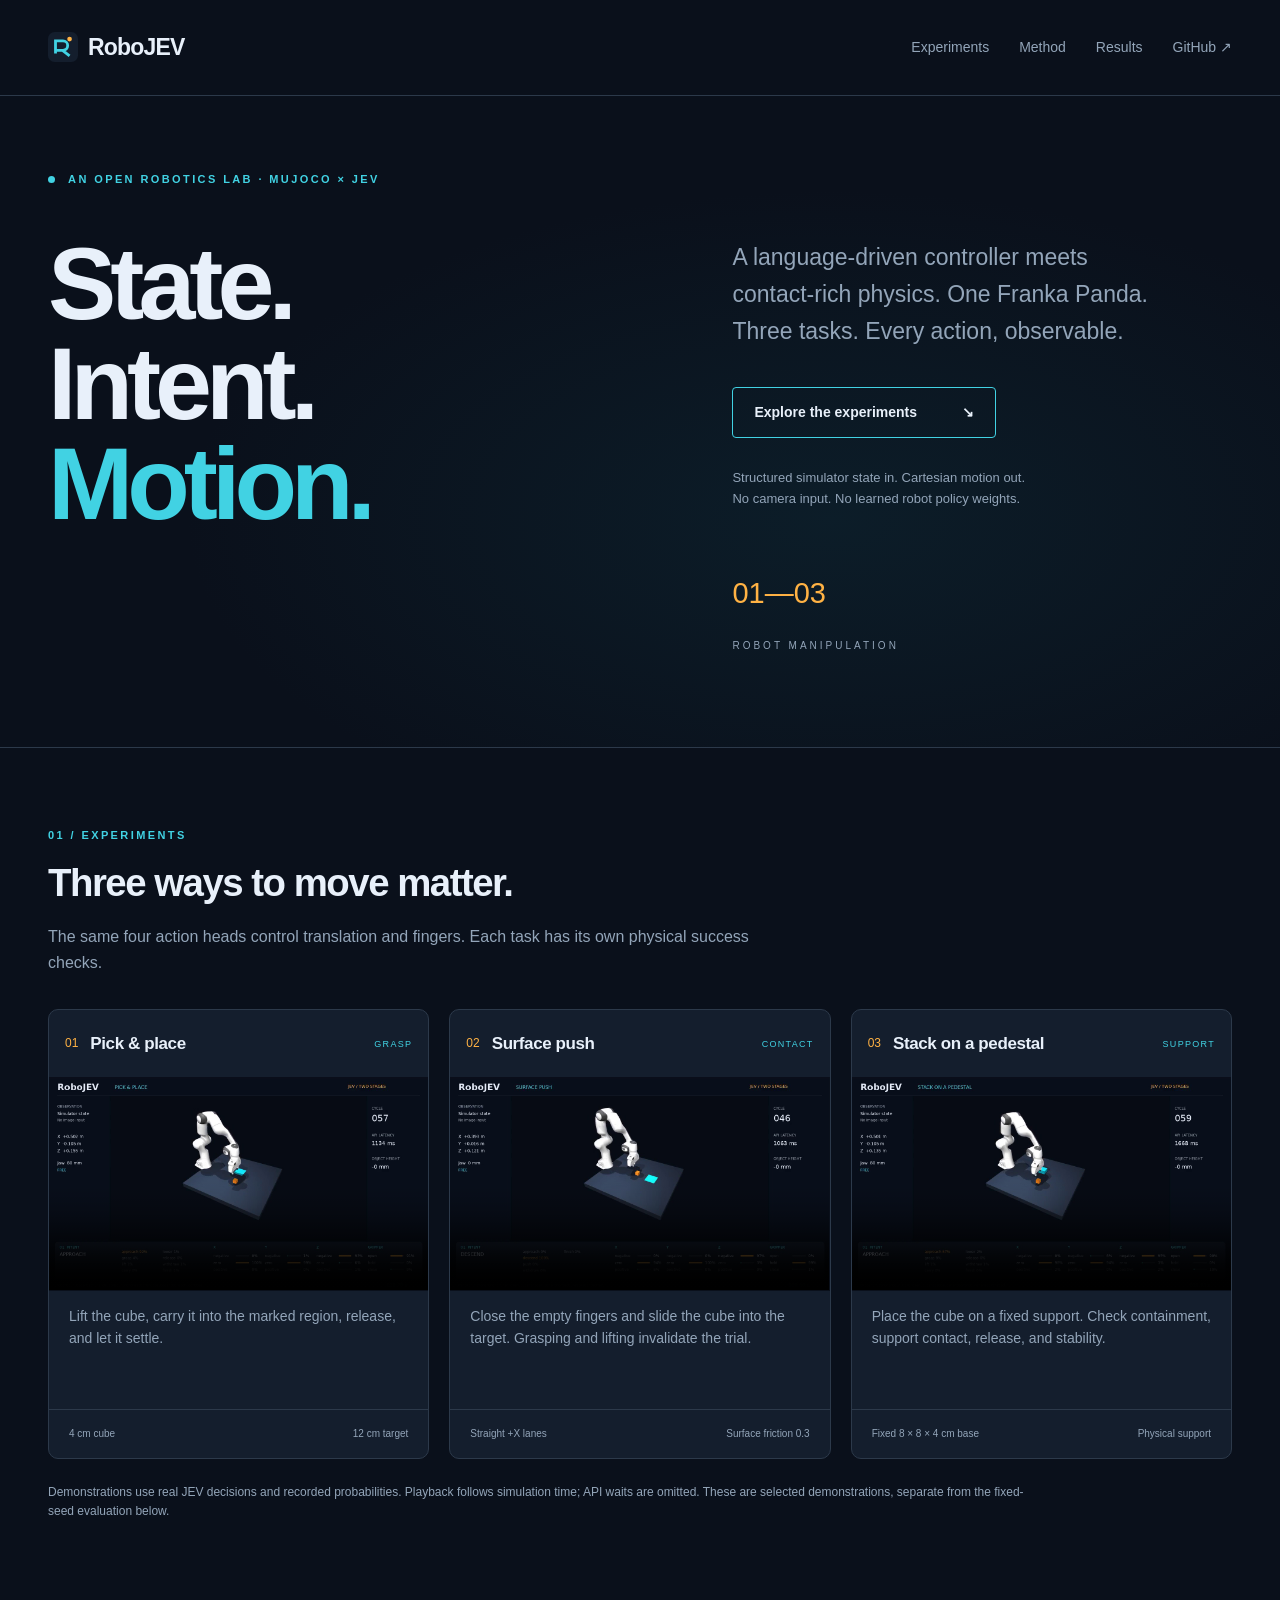
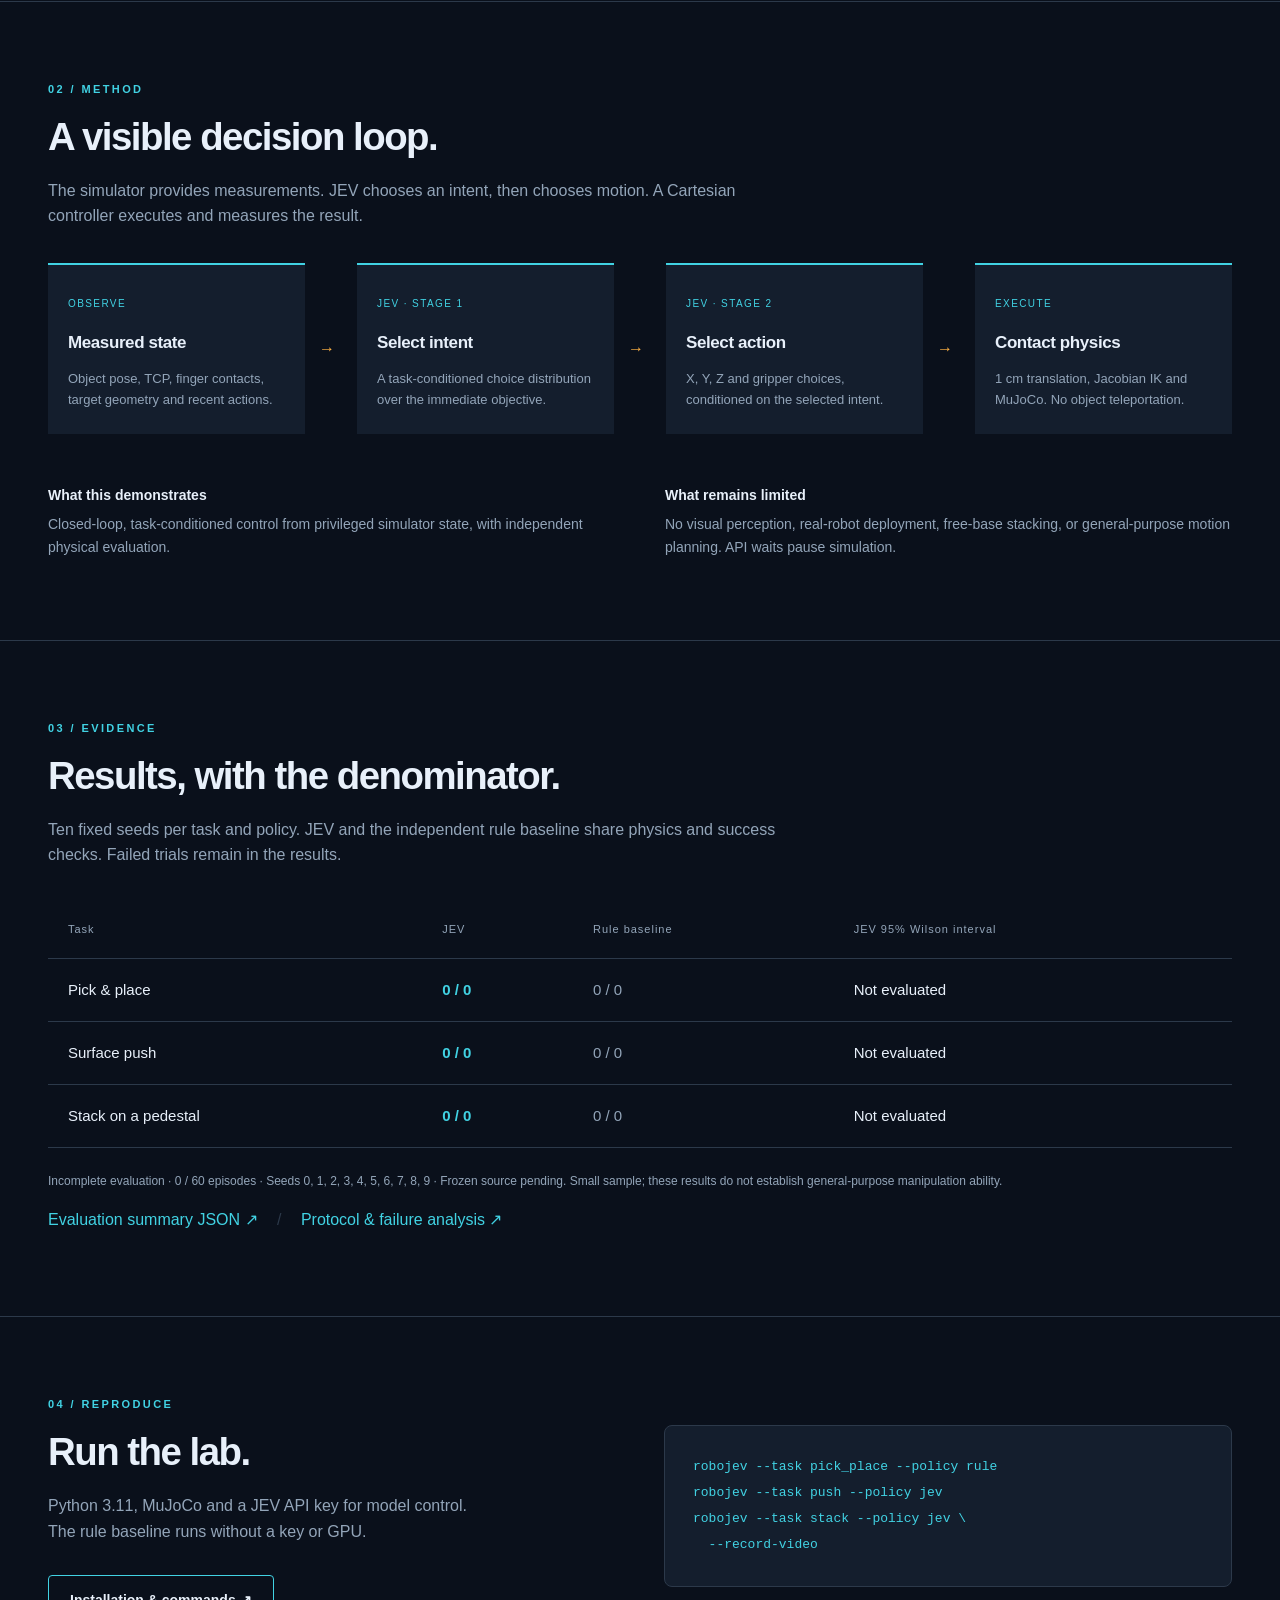
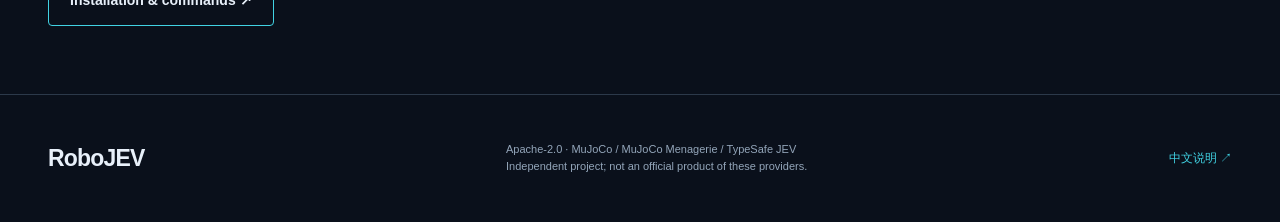
==== site/index.html @ e7499304 "Build RoboJEV three-task MuJoCo laboratory and original showcase" ====
<!doctype html>
<html lang="en">
<head>
  <meta charset="utf-8"><meta name="viewport" content="width=device-width,initial-scale=1">
  <meta name="description" content="RoboJEV: a reproducible MuJoCo laboratory for two-stage JEV control of a Franka Panda using structured simulator state.">
  <title>RoboJEV — State. Intent. Motion.</title>
  <link rel="icon" href="media/icon.svg" type="image/svg+xml"><link rel="stylesheet" href="style.css">
</head>
<body>
<nav class="wrap"><a class="brand" href="#"><img src="media/icon.svg" alt="" width="30" height="30">RoboJEV</a><div><a href="#experiments">Experiments</a><a href="#method">Method</a><a href="#results">Results</a><a href="https://github.com/lykycy123/RoboJEV">GitHub ↗</a></div></nav>
<main>
<header class="wrap hero">
  <div class="eyebrow"><span></span> AN OPEN ROBOTICS LAB · MUJOCO × JEV</div>
  <h1>State.<br>Intent.<br><em>Motion.</em></h1>
  <div class="hero-copy"><p>A language-driven controller meets contact-rich physics. One Franka Panda. Three tasks. Every action, observable.</p><a class="button" href="#experiments">Explore the experiments <span>↘</span></a><p class="small">Structured simulator state in. Cartesian motion out.<br>No camera input. No learned robot policy weights.</p></div>
  <div class="hero-index">01—03<br><span>ROBOT MANIPULATION</span></div>
</header>
<section id="experiments" class="wrap section">
  <div class="section-head"><p class="eyebrow">01 / EXPERIMENTS</p><h2>Three ways to move matter.</h2><p>The same four action heads control translation and fingers. Each task has its own physical success checks.</p></div>
  <div class="experiments">
    <article><div class="card-heading"><span>01</span><h3>Pick &amp; place</h3><span class="tag">GRASP</span></div><video controls playsinline preload="none" poster="media/pick_place.jpg" aria-label="Real JEV pick and place demonstration"><source src="media/pick_place.mp4" type="video/mp4">Your browser cannot play this video. <a href="media/pick_place.mp4">Download MP4</a>.</video><p>Lift the cube, carry it into the marked region, release, and let it settle.</p><div class="card-meta">4 cm cube <span>12 cm target</span></div></article>
    <article><div class="card-heading"><span>02</span><h3>Surface push</h3><span class="tag">CONTACT</span></div><video controls playsinline preload="none" poster="media/push.jpg" aria-label="Real JEV surface pushing demonstration"><source src="media/push.mp4" type="video/mp4">Your browser cannot play this video. <a href="media/push.mp4">Download MP4</a>.</video><p>Close the empty fingers and slide the cube into the target. Grasping and lifting invalidate the trial.</p><div class="card-meta">Straight +X lanes <span>Surface friction 0.3</span></div></article>
    <article><div class="card-heading"><span>03</span><h3>Stack on a pedestal</h3><span class="tag">SUPPORT</span></div><video controls playsinline preload="none" poster="media/stack.jpg" aria-label="Real JEV fixed pedestal stacking demonstration"><source src="media/stack.mp4" type="video/mp4">Your browser cannot play this video. <a href="media/stack.mp4">Download MP4</a>.</video><p>Place the cube on a fixed support. Check containment, support contact, release, and stability.</p><div class="card-meta">Fixed 8 × 8 × 4 cm base <span>Physical support</span></div></article>
  </div>
  <p class="caption">Demonstrations use real JEV decisions and recorded probabilities. Playback follows simulation time; API waits are omitted. These are selected demonstrations, separate from the fixed-seed evaluation below.</p>
</section>
<section id="method" class="wrap section">
  <div class="section-head"><p class="eyebrow">02 / METHOD</p><h2>A visible decision loop.</h2><p>The simulator provides measurements. JEV chooses an intent, then chooses motion. A Cartesian controller executes and measures the result.</p></div>
  <div class="pipeline"><div><span>OBSERVE</span><h3>Measured state</h3><p>Object pose, TCP, finger contacts, target geometry and recent actions.</p></div><b aria-hidden="true">→</b><div><span>JEV · STAGE 1</span><h3>Select intent</h3><p>A task-conditioned choice distribution over the immediate objective.</p></div><b aria-hidden="true">→</b><div><span>JEV · STAGE 2</span><h3>Select action</h3><p>X, Y, Z and gripper choices, conditioned on the selected intent.</p></div><b aria-hidden="true">→</b><div><span>EXECUTE</span><h3>Contact physics</h3><p>1 cm translation, Jacobian IK and MuJoCo. No object teleportation.</p></div></div>
  <div class="notes"><p><strong>What this demonstrates</strong><br>Closed-loop, task-conditioned control from privileged simulator state, with independent physical evaluation.</p><p><strong>What remains limited</strong><br>No visual perception, real-robot deployment, free-base stacking, or general-purpose motion planning. API waits pause simulation.</p></div>
</section>
<section id="results" class="wrap section">
  <div class="section-head"><p class="eyebrow">03 / EVIDENCE</p><h2>Results, with the denominator.</h2><p>Ten fixed seeds per task and policy. JEV and the independent rule baseline share physics and success checks. Failed trials remain in the results.</p></div>
  <div class="table-scroll"><table><thead><tr><th>Task</th><th>JEV</th><th>Rule baseline</th><th>JEV 95% Wilson interval</th></tr></thead><tbody id="results-body"><tr><td colspan="4">Loading the published evaluation…</td></tr></tbody></table></div>
  <p id="results-note" class="caption"></p><p><a href="data/results.json">Evaluation summary JSON ↗</a> <span class="separator">/</span> <a href="https://github.com/lykycy123/RoboJEV/blob/main/docs/evaluation.md">Protocol &amp; failure analysis ↗</a></p>
</section>
<section class="wrap section start"><div><p class="eyebrow">04 / REPRODUCE</p><h2>Run the lab.</h2><p>Python 3.11, MuJoCo and a JEV API key for model control.<br>The rule baseline runs without a key or GPU.</p><a class="button" href="https://github.com/lykycy123/RoboJEV#quick-start">Installation &amp; commands ↗</a></div><pre><code>robojev --task pick_place --policy rule
robojev --task push --policy jev
robojev --task stack --policy jev \
  --record-video</code></pre></section>
</main>
<footer class="wrap"><a class="brand" href="#">RoboJEV</a><p>Apache-2.0 · MuJoCo / MuJoCo Menagerie / TypeSafe JEV<br>Independent project; not an official product of these providers.</p><a href="https://github.com/lykycy123/RoboJEV/blob/main/README.zh-CN.md">中文说明 ↗</a></footer>
<script src="app.js"></script>
</body>
</html>
---- site/style.css ----
:root{color-scheme:dark;--bg:#0a101b;--panel:#141e2d;--ink:#e8f0fa;--muted:#93a5b9;--cyan:#41d2e3;--amber:#ffb244;--line:#2c394a}*{box-sizing:border-box}html{scroll-behavior:smooth;scroll-padding-top:30px}body{margin:0;background:var(--bg);color:var(--ink);font-family:Inter,Segoe UI,Arial,sans-serif;line-height:1.6}a{color:var(--cyan);text-decoration:none}a:hover{text-decoration:underline}a:focus-visible,button:focus-visible,video:focus-visible{outline:2px solid var(--amber);outline-offset:5px}.wrap{max-width:1320px;margin:auto;padding-left:48px;padding-right:48px}nav{display:flex;align-items:center;justify-content:space-between;height:96px;border-bottom:1px solid var(--line)}.brand{display:flex;align-items:center;gap:10px;color:var(--ink);font-size:23px;font-weight:750;letter-spacing:-.8px}nav>div{display:flex;gap:30px;font-size:14px}nav>div a{color:var(--muted)}.hero{position:relative;display:grid;grid-template-columns:1.25fr 1fr;gap:0 60px;padding-top:75px;padding-bottom:85px;background-image:radial-gradient(ellipse at 65% 65%,#10374455,transparent 55%)}.eyebrow{font-size:11px;font-weight:700;letter-spacing:2.4px;color:var(--cyan)}.hero>.eyebrow{grid-column:1/-1}.eyebrow span{display:inline-block;width:7px;height:7px;border-radius:50%;background:var(--cyan);margin-right:8px}h1{font-size:clamp(68px,8vw,116px);line-height:.98;letter-spacing:-6px;margin:45px 0 15px;font-weight:720}h1 em{font-style:normal;color:var(--cyan)}.hero-copy{align-self:center;font-size:23px;max-width:430px}.small{font-size:13px!important;color:var(--muted);margin-top:30px}.button{display:inline-flex;gap:45px;align-items:center;border:1px solid var(--cyan);padding:13px 21px;margin-top:15px;color:var(--ink);font-size:14px;font-weight:600;border-radius:4px}.button:hover{background:#41d2e315;text-decoration:none}.hero-index{grid-column:2;font-size:29px;font-weight:300;color:var(--amber);margin-top:20px}.hero-index span{font-size:10px;letter-spacing:3px;color:var(--muted)}.section{padding-top:68px;padding-bottom:68px;border-top:1px solid var(--line)}.section-head{max-width:740px;margin-bottom:34px}h2{font-size:clamp(28px,3vw,42px);line-height:1.2;letter-spacing:-1.5px;margin:15px 0 18px}p{color:var(--muted)}.experiments{display:grid;grid-template-columns:repeat(3,minmax(0,1fr));gap:20px}article{min-width:0;border:1px solid var(--line);border-radius:10px;overflow:hidden;background:var(--panel)}.card-heading{padding:20px 16px;display:flex;gap:12px;align-items:center;flex-wrap:wrap}.card-heading>span:first-child{color:var(--amber);font-size:12px}h3{font-size:17px;margin:0;letter-spacing:-.4px}.tag{font-size:9px;letter-spacing:1.3px;color:var(--cyan);margin-left:auto}video{display:block;width:100%;aspect-ratio:16/9;background:var(--bg)}article>p{font-size:14px;min-height:90px;padding:0 20px}.card-meta{font-size:10px;color:var(--muted);padding:16px 20px;border-top:1px solid var(--line);display:flex;justify-content:space-between;gap:12px}.caption{font-size:12px;max-width:1000px;margin-top:24px}.pipeline{display:grid;grid-template-columns:1fr 24px 1fr 24px 1fr 24px 1fr;align-items:center;gap:14px}.pipeline>div{background:var(--panel);padding:24px 20px;align-self:stretch;border-top:2px solid var(--cyan)}.pipeline span{font-size:10px;color:var(--cyan);letter-spacing:1.4px}.pipeline h3{margin-top:14px}.pipeline p{font-size:13px;margin-bottom:0}.pipeline>b{color:var(--amber)}.notes{display:grid;grid-template-columns:1fr 1fr;gap:50px;margin-top:30px;font-size:14px}.notes strong{color:var(--ink);line-height:2.5}.table-scroll{overflow-x:auto}table{border-collapse:collapse;width:100%;font-size:15px}th,td{text-align:left;padding:19px 20px;border-bottom:1px solid var(--line)}th{font-size:11px;letter-spacing:1px;color:var(--muted);font-weight:500}td:first-child{color:var(--ink)}td:nth-child(2){color:var(--cyan);font-weight:700}td:nth-child(3){color:var(--muted)}.separator{color:var(--line);padding:0 15px}.start{display:grid;grid-template-columns:1fr 1fr;gap:48px;align-items:center}pre{background:var(--panel);padding:28px;border-radius:8px;overflow:auto;border:1px solid var(--line);font-size:13px;line-height:2;color:var(--cyan)}footer{display:flex;gap:30px;align-items:center;justify-content:space-between;padding-top:35px;padding-bottom:35px;border-top:1px solid var(--line)}footer p{font-size:11px}footer>a:last-child{font-size:12px}@media(max-width:950px){.wrap{padding-left:28px;padding-right:28px}.hero{gap:0 30px}h1{letter-spacing:-3px}.experiments{grid-template-columns:1fr}.card-heading{padding:20px}article>p{min-height:0}.pipeline{grid-template-columns:1fr 24px 1fr}.pipeline>b:nth-of-type(2){display:none}.pipeline>div{min-height:170px}.tag{font-size:11px}article{max-width:740px}.hero-copy{font-size:20px}}@media(max-width:600px){.wrap{padding-left:20px;padding-right:20px}nav{height:78px}nav>div{gap:14px}nav>div a:not(:last-child){display:none}.hero{display:block;padding-top:42px;padding-bottom:40px}h1{font-size:86px;margin-top:30px}.hero-copy{margin-top:30px;font-size:19px}.hero-index{display:none}.section{padding-top:40px;padding-bottom:40px}.section-head{margin-bottom:25px}.pipeline{grid-template-columns:1fr;gap:10px}.pipeline>b{display:none}.pipeline>div{min-height:0}.notes,.start{grid-template-columns:1fr;gap:15px}th,td{padding:14px 10px;white-space:nowrap}footer{flex-wrap:wrap;gap:12px}footer p{order:3;width:100%}}@media(prefers-reduced-motion:reduce){html{scroll-behavior:auto}}
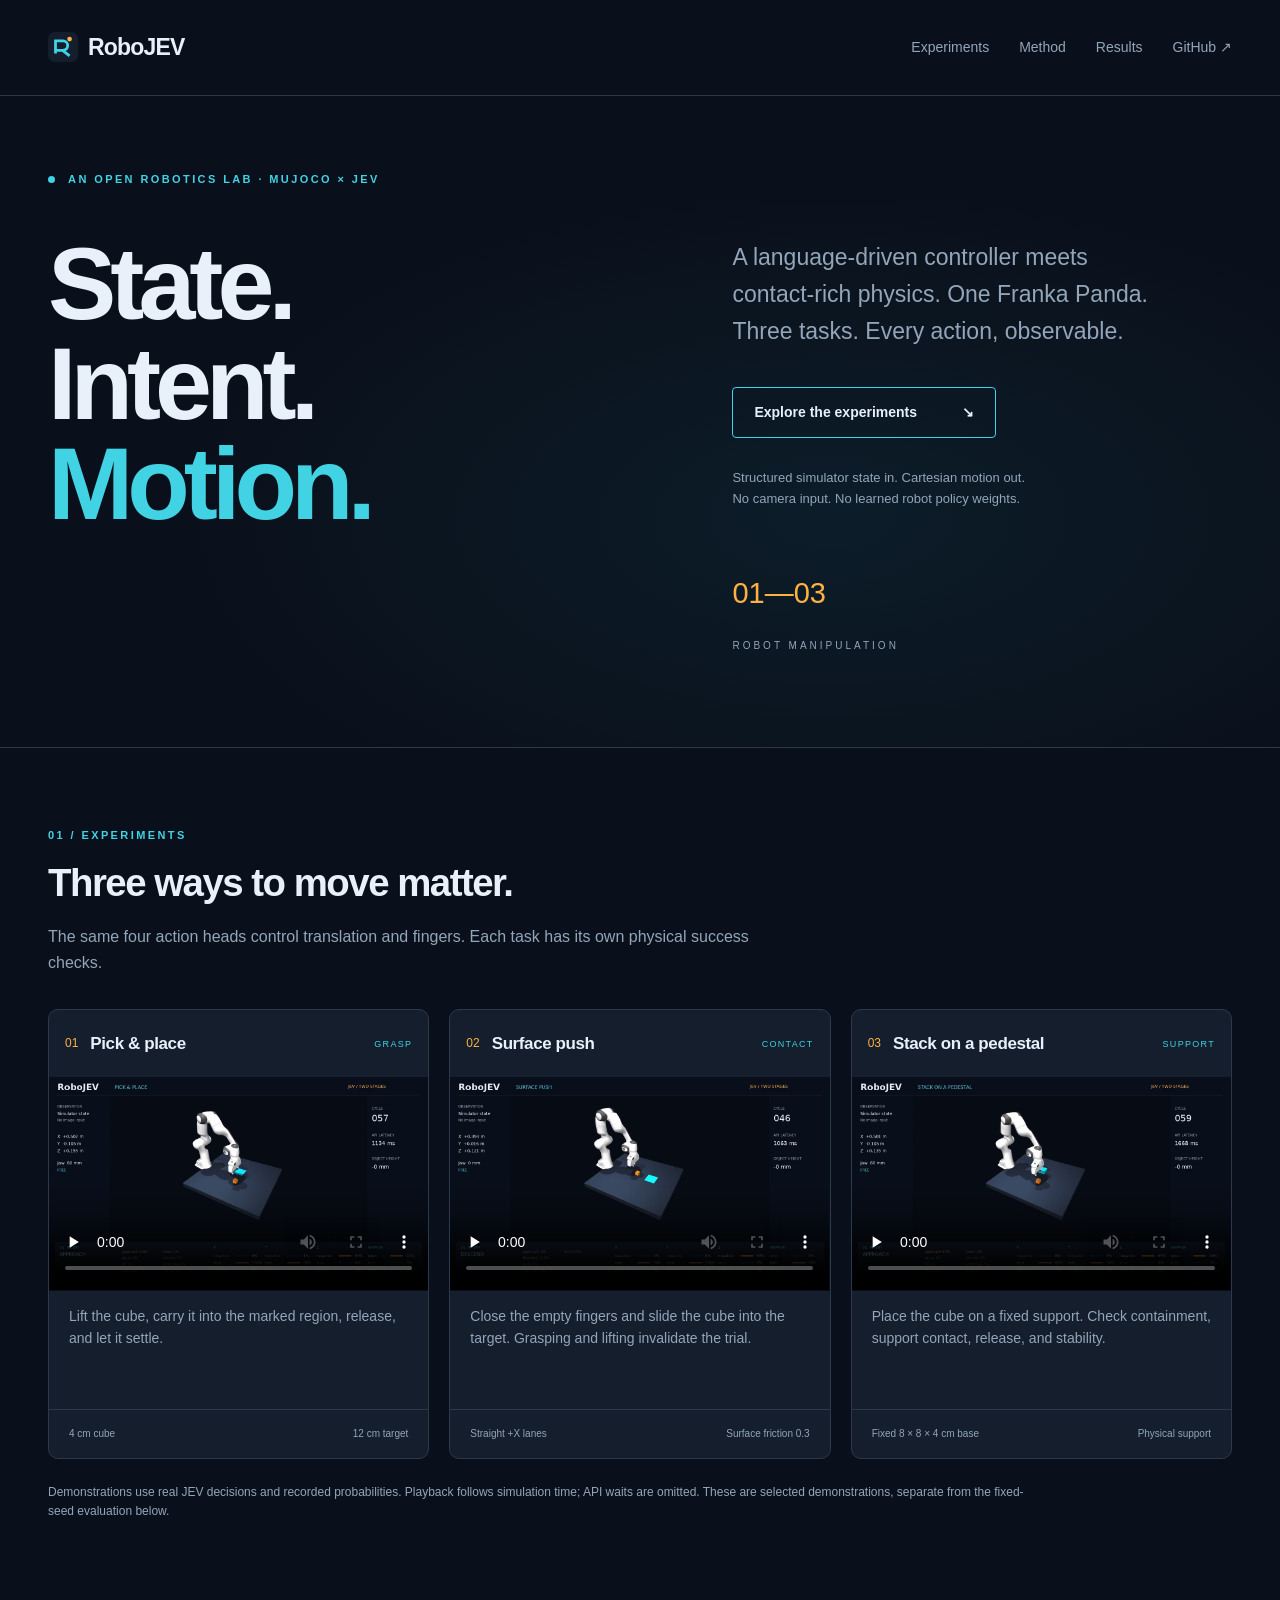
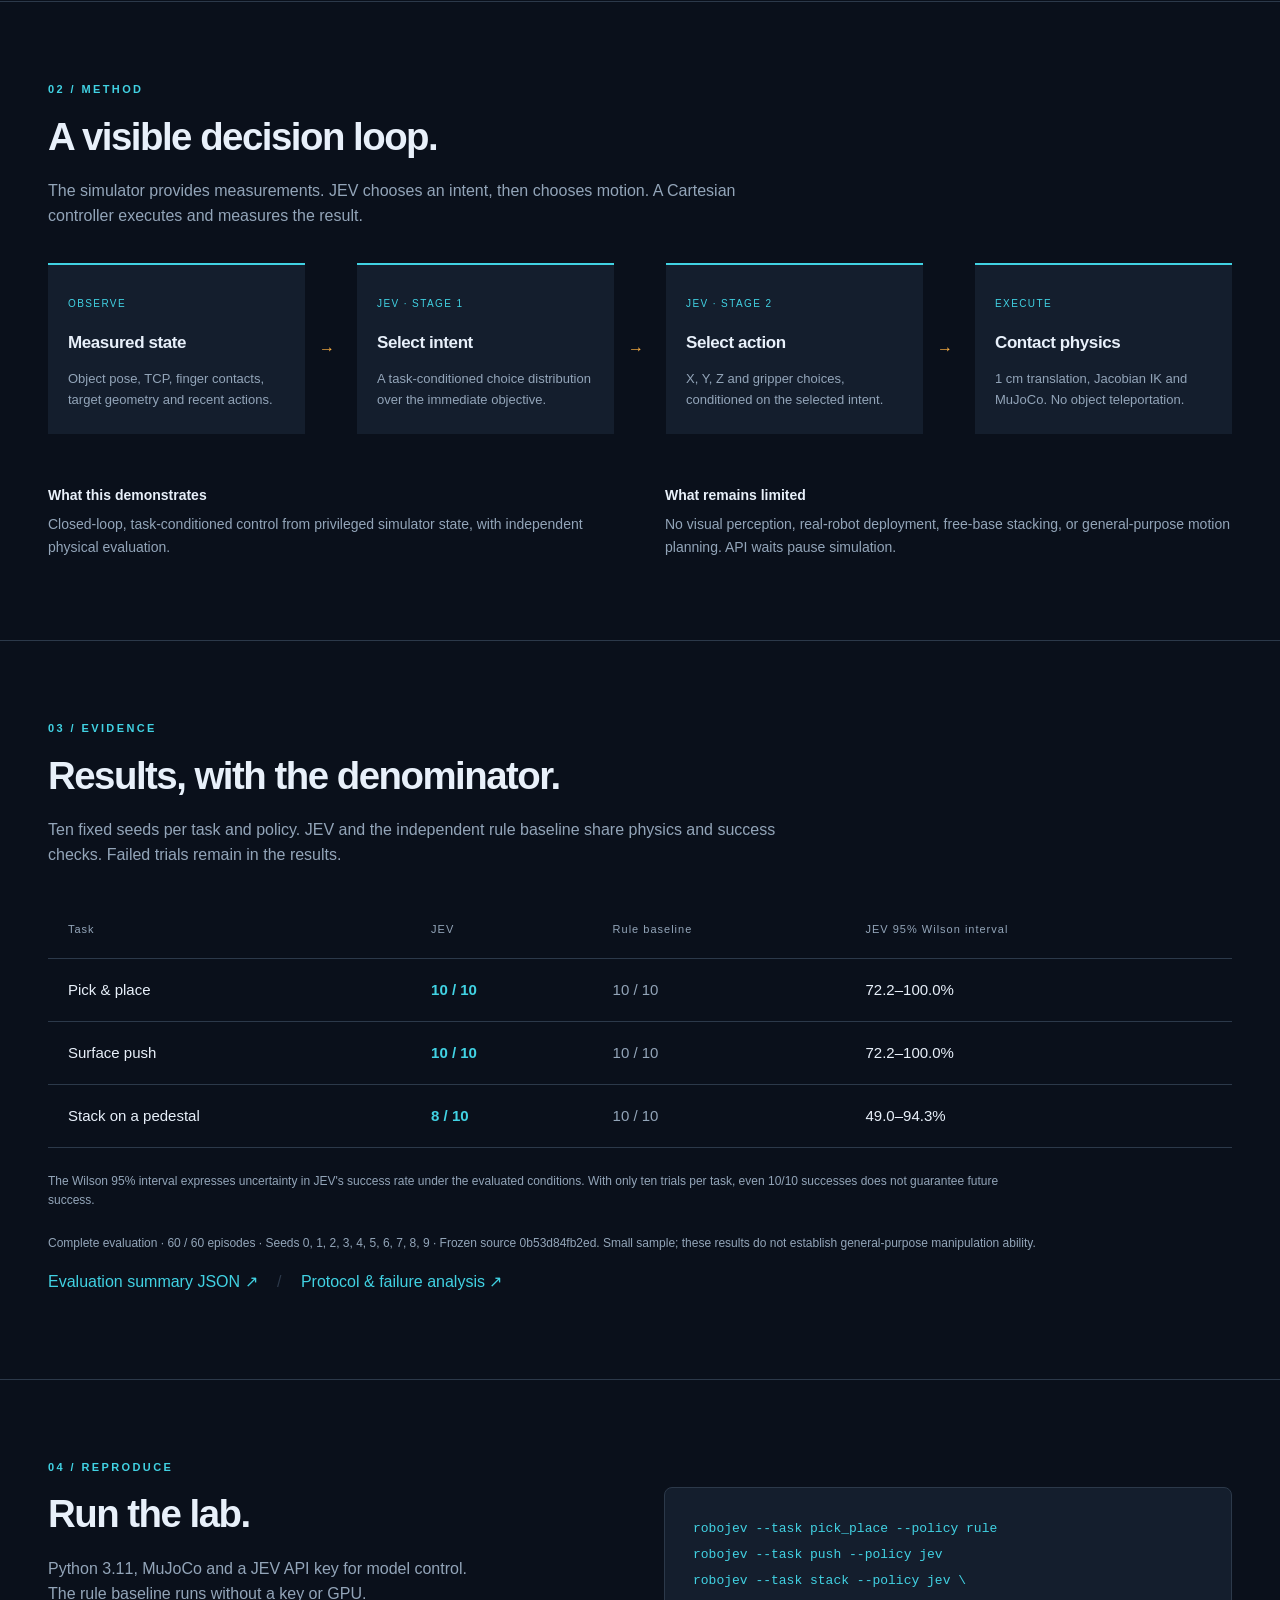
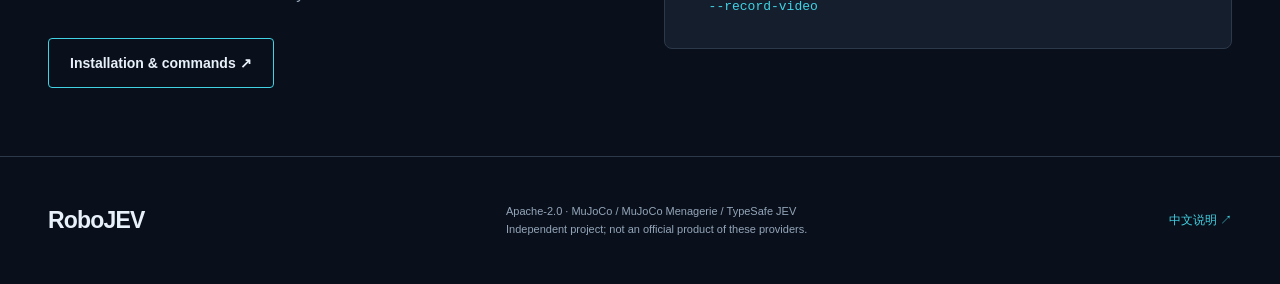
==== commit aee07215: "Add project roadmap and clarify evaluation confidence intervals" ====
--- a/site/index.html
+++ b/site/index.html
@@ -32,6 +32,7 @@
 <section id="results" class="wrap section">
   <div class="section-head"><p class="eyebrow">03 / EVIDENCE</p><h2>Results, with the denominator.</h2><p>Ten fixed seeds per task and policy. JEV and the independent rule baseline share physics and success checks. Failed trials remain in the results.</p></div>
   <div class="table-scroll"><table><thead><tr><th>Task</th><th>JEV</th><th>Rule baseline</th><th>JEV 95% Wilson interval</th></tr></thead><tbody id="results-body"><tr><td colspan="4">Loading the published evaluation…</td></tr></tbody></table></div>
+  <p class="caption">The Wilson 95% interval expresses uncertainty in JEV's success rate under the evaluated conditions. With only ten trials per task, even 10/10 successes does not guarantee future success.</p>
   <p id="results-note" class="caption"></p><p><a href="data/results.json">Evaluation summary JSON ↗</a> <span class="separator">/</span> <a href="https://github.com/lykycy123/RoboJEV/blob/main/docs/evaluation.md">Protocol &amp; failure analysis ↗</a></p>
 </section>
 <section class="wrap section start"><div><p class="eyebrow">04 / REPRODUCE</p><h2>Run the lab.</h2><p>Python 3.11, MuJoCo and a JEV API key for model control.<br>The rule baseline runs without a key or GPU.</p><a class="button" href="https://github.com/lykycy123/RoboJEV#quick-start">Installation &amp; commands ↗</a></div><pre><code>robojev --task pick_place --policy rule
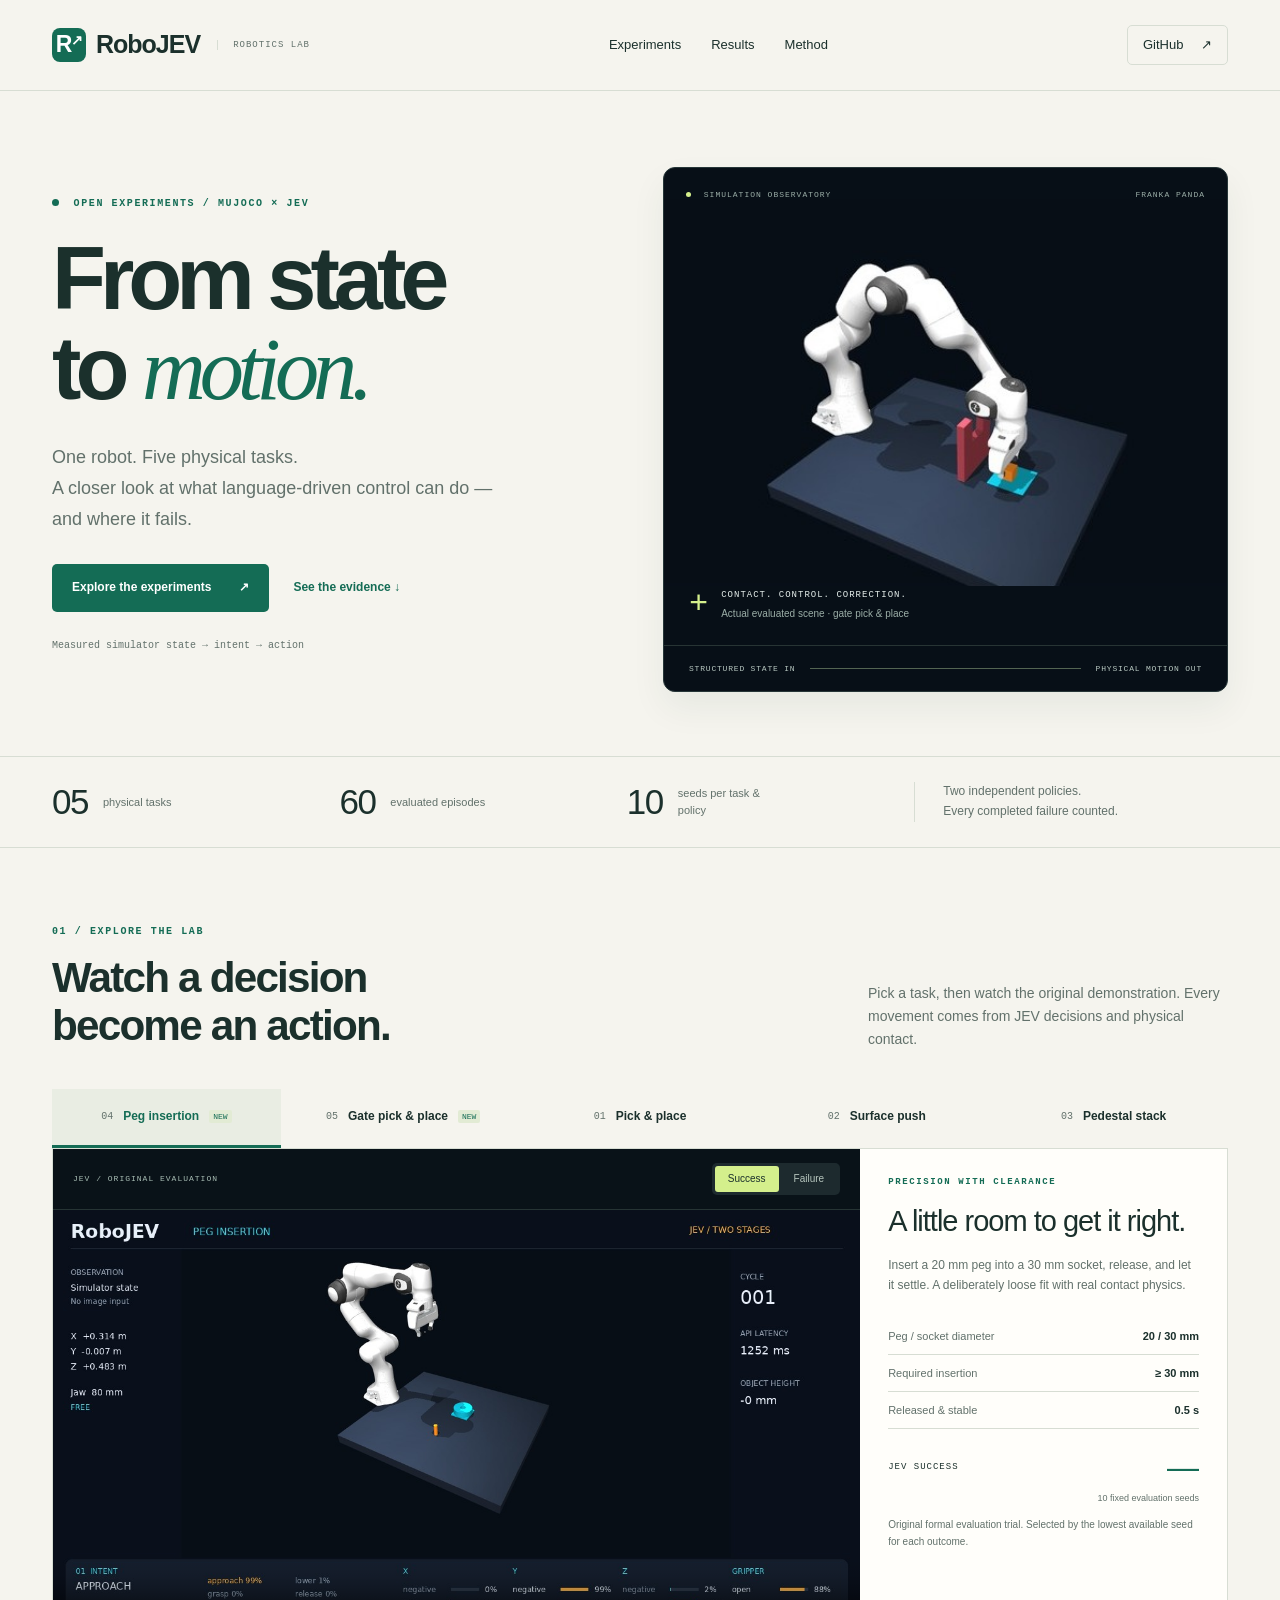
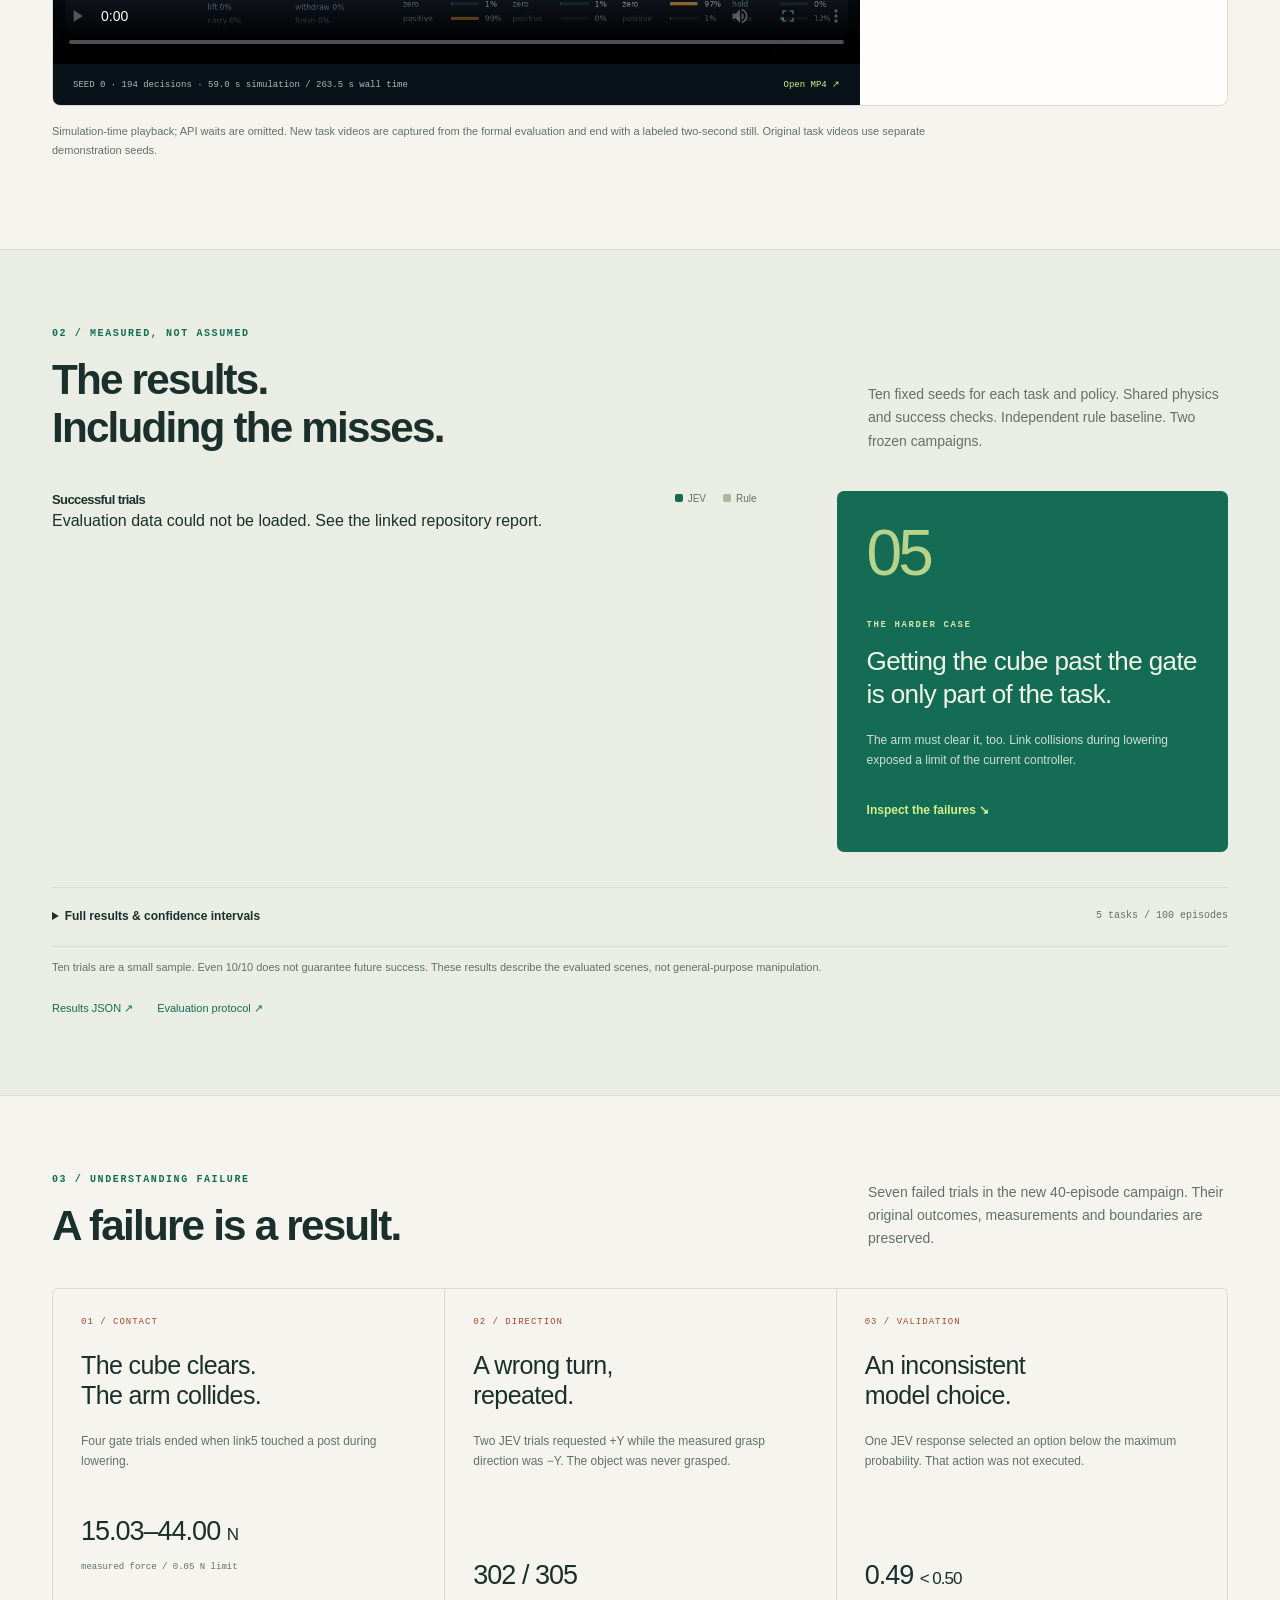
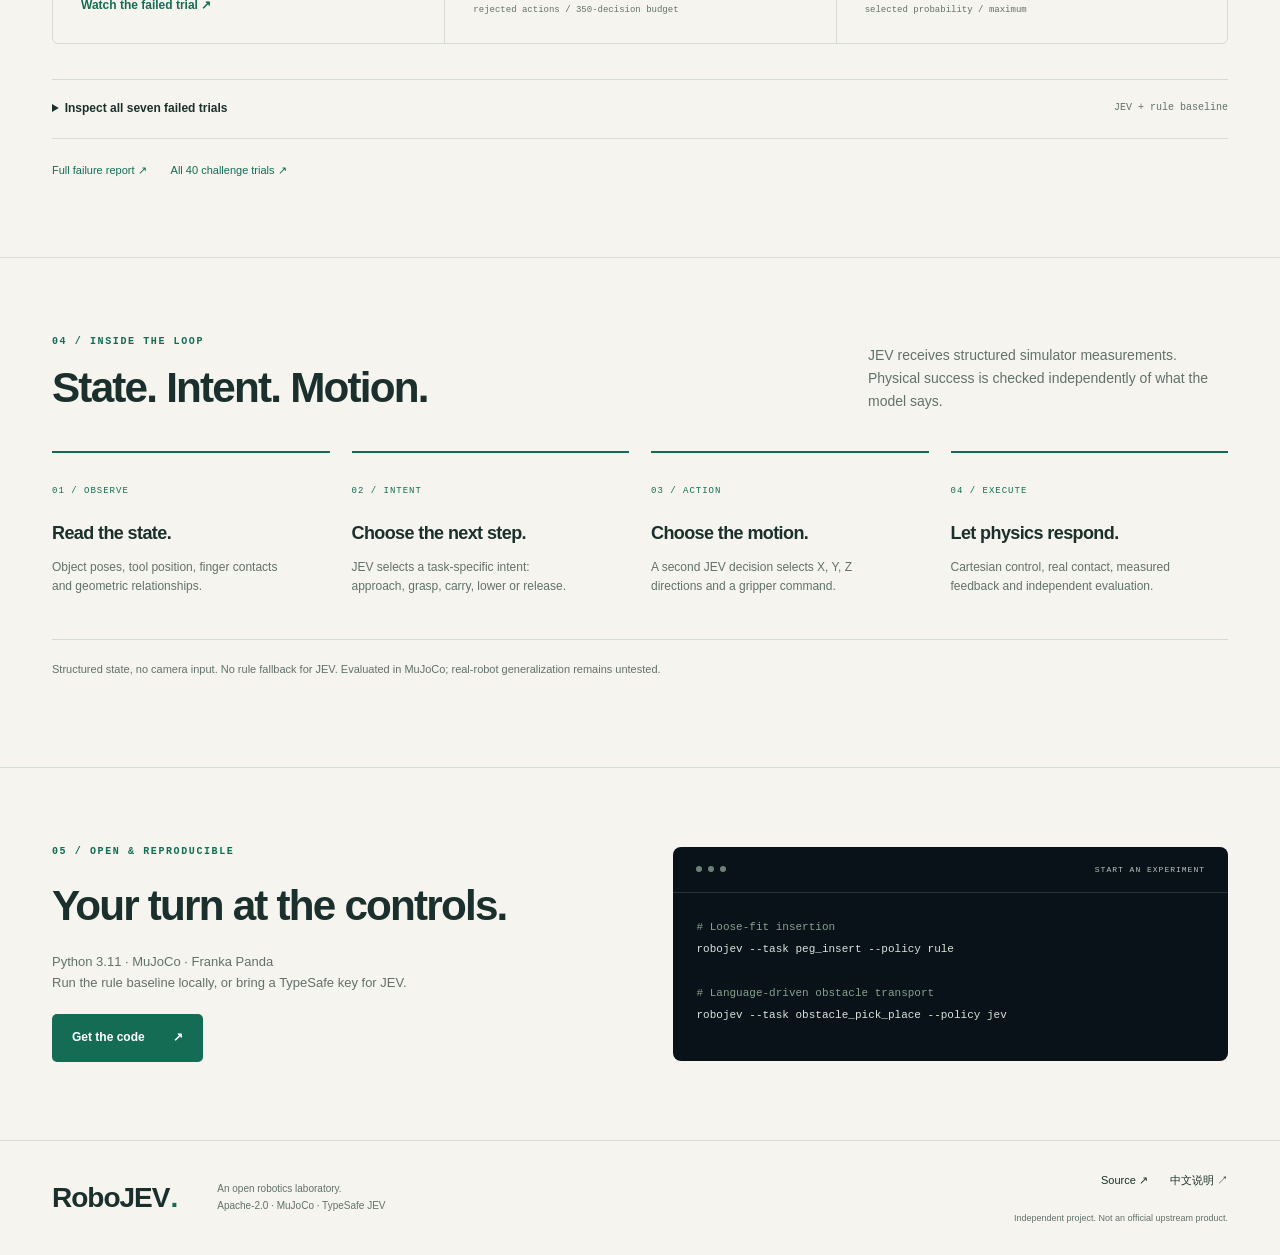
==== commit e92d026f: "Add evaluated insertion and obstacle tasks and redesign the RoboJEV showcase" ====
--- a/site/index.html
+++ b/site/index.html
@@ -2,45 +2,83 @@
 <html lang="en">
 <head>
   <meta charset="utf-8"><meta name="viewport" content="width=device-width,initial-scale=1">
-  <meta name="description" content="RoboJEV: a reproducible MuJoCo laboratory for two-stage JEV control of a Franka Panda using structured simulator state.">
-  <title>RoboJEV — State. Intent. Motion.</title>
+  <meta name="description" content="Five robot manipulation tasks. 100 measured trials. Explore real JEV decisions, successful demonstrations and observed failures in MuJoCo.">
+  <meta name="theme-color" content="#f5f4ee">
+  <meta property="og:title" content="RoboJEV — From state to motion.">
+  <meta property="og:description" content="An open robotics lab with five physical tasks, original-trial videos and transparent evaluation.">
+  <title>RoboJEV — From state to motion.</title>
   <link rel="icon" href="media/icon.svg" type="image/svg+xml"><link rel="stylesheet" href="style.css">
+  <script src="app.js" defer></script>
 </head>
 <body>
-<nav class="wrap"><a class="brand" href="#"><img src="media/icon.svg" alt="" width="30" height="30">RoboJEV</a><div><a href="#experiments">Experiments</a><a href="#method">Method</a><a href="#results">Results</a><a href="https://github.com/lykycy123/RoboJEV">GitHub ↗</a></div></nav>
-<main>
-<header class="wrap hero">
-  <div class="eyebrow"><span></span> AN OPEN ROBOTICS LAB · MUJOCO × JEV</div>
-  <h1>State.<br>Intent.<br><em>Motion.</em></h1>
-  <div class="hero-copy"><p>A language-driven controller meets contact-rich physics. One Franka Panda. Three tasks. Every action, observable.</p><a class="button" href="#experiments">Explore the experiments <span>↘</span></a><p class="small">Structured simulator state in. Cartesian motion out.<br>No camera input. No learned robot policy weights.</p></div>
-  <div class="hero-index">01—03<br><span>ROBOT MANIPULATION</span></div>
-</header>
+<a class="skip-link" href="#main">Skip to content</a>
+<header class="masthead"><nav class="wrap" aria-label="Main navigation">
+  <a class="brand" href="#"><span class="brand-mark" aria-hidden="true">R<span>↗</span></span>RoboJEV<span class="brand-sub">ROBOTICS LAB</span></a>
+  <div class="nav-links"><a href="#experiments">Experiments</a><a href="#results">Results</a><a href="#method">Method</a></div>
+  <a class="repo-link" href="https://github.com/lykycy123/RoboJEV">GitHub <span aria-hidden="true">↗</span></a>
+</nav></header>
+<main id="main">
+<section class="wrap hero" aria-labelledby="hero-title">
+  <div class="hero-copy"><p class="eyebrow"><span class="status-dot"></span> OPEN EXPERIMENTS / MUJOCO × JEV</p>
+    <h1 id="hero-title">From state<br>to <em>motion.</em></h1>
+    <p class="hero-description">One robot. Five physical tasks.<br>A closer look at what language-driven control can do — and where it fails.</p>
+    <div class="hero-actions"><a class="button primary" href="#experiments">Explore the experiments <span aria-hidden="true">↗</span></a><a class="text-link" href="#results">See the evidence ↓</a></div>
+    <p class="hero-footnote">Measured simulator state → intent → action</p>
+  </div>
+  <figure class="hero-visual"><div class="visual-top"><span><i></i> SIMULATION OBSERVATORY</span><span>FRANKA PANDA</span></div>
+    <img src="media/lab-scene.jpg" width="525" height="361" alt="Franka Panda placing an orange cube beyond a red obstacle gate in the actual MuJoCo simulation" fetchpriority="high">
+    <div class="visual-callout"><span class="crosshair" aria-hidden="true">+</span><div>CONTACT. CONTROL. CORRECTION.<small>Actual evaluated scene · gate pick &amp; place</small></div></div>
+    <figcaption><span>STRUCTURED STATE IN</span><span class="visual-line"></span><span>PHYSICAL MOTION OUT</span></figcaption>
+  </figure>
+</section>
+<div class="wrap stat-strip" aria-label="Experiment overview"><div><strong>05</strong><span>physical tasks</span></div><div><strong id="trial-count">100</strong><span>evaluated episodes</span></div><div><strong>10</strong><span>seeds per task &amp; policy</span></div><p>Two independent policies.<br>Every completed failure counted.</p></div>
 <section id="experiments" class="wrap section">
-  <div class="section-head"><p class="eyebrow">01 / EXPERIMENTS</p><h2>Three ways to move matter.</h2><p>The same four action heads control translation and fingers. Each task has its own physical success checks.</p></div>
-  <div class="experiments">
-    <article><div class="card-heading"><span>01</span><h3>Pick &amp; place</h3><span class="tag">GRASP</span></div><video controls playsinline preload="none" poster="media/pick_place.jpg" aria-label="Real JEV pick and place demonstration"><source src="media/pick_place.mp4" type="video/mp4">Your browser cannot play this video. <a href="media/pick_place.mp4">Download MP4</a>.</video><p>Lift the cube, carry it into the marked region, release, and let it settle.</p><div class="card-meta">4 cm cube <span>12 cm target</span></div></article>
-    <article><div class="card-heading"><span>02</span><h3>Surface push</h3><span class="tag">CONTACT</span></div><video controls playsinline preload="none" poster="media/push.jpg" aria-label="Real JEV surface pushing demonstration"><source src="media/push.mp4" type="video/mp4">Your browser cannot play this video. <a href="media/push.mp4">Download MP4</a>.</video><p>Close the empty fingers and slide the cube into the target. Grasping and lifting invalidate the trial.</p><div class="card-meta">Straight +X lanes <span>Surface friction 0.3</span></div></article>
-    <article><div class="card-heading"><span>03</span><h3>Stack on a pedestal</h3><span class="tag">SUPPORT</span></div><video controls playsinline preload="none" poster="media/stack.jpg" aria-label="Real JEV fixed pedestal stacking demonstration"><source src="media/stack.mp4" type="video/mp4">Your browser cannot play this video. <a href="media/stack.mp4">Download MP4</a>.</video><p>Place the cube on a fixed support. Check containment, support contact, release, and stability.</p><div class="card-meta">Fixed 8 × 8 × 4 cm base <span>Physical support</span></div></article>
+  <div class="section-heading"><div><p class="eyebrow">01 / EXPLORE THE LAB</p><h2>Watch a decision<br>become an action.</h2></div><p>Pick a task, then watch the original demonstration. Every movement comes from JEV decisions and physical contact.</p></div>
+  <div class="task-tabs" role="tablist" aria-label="Simulation task">
+    <button id="tab-peg_insert" role="tab" aria-selected="true" aria-controls="task-panel" data-task="peg_insert"><span>04</span>Peg insertion<i>NEW</i></button>
+    <button id="tab-obstacle_pick_place" role="tab" aria-selected="false" aria-controls="task-panel" tabindex="-1" data-task="obstacle_pick_place"><span>05</span>Gate pick &amp; place<i>NEW</i></button>
+    <button id="tab-pick_place" role="tab" aria-selected="false" aria-controls="task-panel" tabindex="-1" data-task="pick_place"><span>01</span>Pick &amp; place</button>
+    <button id="tab-push" role="tab" aria-selected="false" aria-controls="task-panel" tabindex="-1" data-task="push"><span>02</span>Surface push</button>
+    <button id="tab-stack" role="tab" aria-selected="false" aria-controls="task-panel" tabindex="-1" data-task="stack"><span>03</span>Pedestal stack</button>
   </div>
-  <p class="caption">Demonstrations use real JEV decisions and recorded probabilities. Playback follows simulation time; API waits are omitted. These are selected demonstrations, separate from the fixed-seed evaluation below.</p>
+  <div id="task-panel" class="experiment-stage" role="tabpanel" aria-labelledby="tab-peg_insert">
+    <div class="player-area"><div class="player-toolbar"><span id="video-label">JEV / ORIGINAL EVALUATION</span><div class="outcome-switch" role="group" aria-label="Video outcome"><button data-outcome="success" aria-pressed="true">Success</button><button data-outcome="failure" aria-pressed="false">Failure</button></div></div>
+      <video id="experiment-video" controls playsinline preload="none" poster="media/peg_insert-success.jpg" aria-label="Peg insertion success demonstration"><source src="media/peg_insert-success.mp4" type="video/mp4">Download the <a href="media/peg_insert-success.mp4">demonstration</a>.</video>
+      <div id="missing-video" class="missing-video" hidden><span aria-hidden="true">✓</span><h3 id="missing-title">No natural failure recorded.</h3><p id="missing-description"></p></div>
+      <div class="player-footer"><span id="video-timing">Loading trial evidence…</span><a id="video-download" href="media/peg_insert-success.mp4">Open MP4 ↗</a></div>
+    </div>
+    <aside class="task-brief" aria-live="polite"><p id="task-category" class="eyebrow">PRECISION WITH CLEARANCE</p><h3 id="task-title">A little room<br>to get it right.</h3><p id="task-description">Insert a 20 mm peg into a 30 mm socket, release, and let it settle. A deliberately loose fit with real contact physics.</p><dl id="task-specs"></dl><div class="task-score"><span>JEV SUCCESS</span><strong id="task-rate">—</strong><small>10 fixed evaluation seeds</small></div><p id="task-provenance" class="caption"></p></aside>
+  </div>
+  <p class="caption playback-note">Simulation-time playback; API waits are omitted. New task videos are captured from the formal evaluation and end with a labeled two-second still. Original task videos use separate demonstration seeds.</p>
+  <noscript><p>Enable JavaScript to switch tasks and load results. Videos: <a href="media/peg_insert-success.mp4">insertion success</a>, <a href="media/obstacle_pick_place-success.mp4">gate success</a>, <a href="media/obstacle_pick_place-failure.mp4">gate failure</a>. <a href="data/challenge-evaluation.md">Read the evaluation report.</a></p></noscript>
 </section>
-<section id="method" class="wrap section">
-  <div class="section-head"><p class="eyebrow">02 / METHOD</p><h2>A visible decision loop.</h2><p>The simulator provides measurements. JEV chooses an intent, then chooses motion. A Cartesian controller executes and measures the result.</p></div>
-  <div class="pipeline"><div><span>OBSERVE</span><h3>Measured state</h3><p>Object pose, TCP, finger contacts, target geometry and recent actions.</p></div><b aria-hidden="true">→</b><div><span>JEV · STAGE 1</span><h3>Select intent</h3><p>A task-conditioned choice distribution over the immediate objective.</p></div><b aria-hidden="true">→</b><div><span>JEV · STAGE 2</span><h3>Select action</h3><p>X, Y, Z and gripper choices, conditioned on the selected intent.</p></div><b aria-hidden="true">→</b><div><span>EXECUTE</span><h3>Contact physics</h3><p>1 cm translation, Jacobian IK and MuJoCo. No object teleportation.</p></div></div>
-  <div class="notes"><p><strong>What this demonstrates</strong><br>Closed-loop, task-conditioned control from privileged simulator state, with independent physical evaluation.</p><p><strong>What remains limited</strong><br>No visual perception, real-robot deployment, free-base stacking, or general-purpose motion planning. API waits pause simulation.</p></div>
+<section id="results" class="evidence-band"><div class="wrap section">
+  <div class="section-heading"><div><p class="eyebrow">02 / MEASURED, NOT ASSUMED</p><h2>The results.<br>Including the misses.</h2></div><p>Ten fixed seeds for each task and policy. Shared physics and success checks. Independent rule baseline. Two frozen campaigns.</p></div>
+  <div class="results-layout"><div><div class="chart-heading"><h3>Successful trials</h3><div class="legend"><span><i class="jev-key"></i>JEV</span><span><i class="rule-key"></i>Rule</span></div></div><div id="result-chart" class="result-chart" aria-label="JEV and rule success counts by task">Loading results…</div></div>
+    <aside class="finding"><span class="finding-number">05</span><p class="eyebrow">THE HARDER CASE</p><h3>Getting the cube past the gate is only part of the task.</h3><p>The arm must clear it, too. Link collisions during lowering exposed a limit of the current controller.</p><a class="text-link" href="#challenges">Inspect the failures <span aria-hidden="true">↘</span></a></aside>
+  </div>
+  <details class="metrics-details"><summary>Full results &amp; confidence intervals <span>5 tasks / 100 episodes</span></summary><div class="table-scroll"><table><thead><tr><th>Task</th><th>JEV</th><th>Rule</th><th>JEV Wilson 95%</th></tr></thead><tbody id="results-body"></tbody></table></div><p id="results-note" class="caption"></p></details>
+  <p class="caption">Ten trials are a small sample. Even 10/10 does not guarantee future success. These results describe the evaluated scenes, not general-purpose manipulation.</p>
+  <div class="resource-links"><a href="data/results.json">Results JSON ↗</a><a href="https://github.com/lykycy123/RoboJEV/blob/main/docs/evaluation.md">Evaluation protocol ↗</a></div>
+</div></section>
+<section id="challenges" class="wrap section">
+  <div class="section-heading"><div><p class="eyebrow">03 / UNDERSTANDING FAILURE</p><h2>A failure is a result.</h2></div><p>Seven failed trials in the new 40-episode campaign. Their original outcomes, measurements and boundaries are preserved.</p></div>
+  <div class="failure-grid"><article><span class="failure-index">01 / CONTACT</span><h3>The cube clears.<br>The arm collides.</h3><p>Four gate trials ended when link5 touched a post during lowering.</p><div class="boundary"><strong>15.03–44.00 <small>N</small></strong><span>measured force / 0.05 N limit</span></div><button class="text-link" id="watch-failure">Watch the failed trial ↗</button></article>
+    <article><span class="failure-index">02 / DIRECTION</span><h3>A wrong turn,<br>repeated.</h3><p>Two JEV trials requested +Y while the measured grasp direction was −Y. The object was never grasped.</p><div class="boundary"><strong>302 / 305</strong><span>rejected actions / 350-decision budget</span></div></article>
+    <article><span class="failure-index">03 / VALIDATION</span><h3>An inconsistent<br>model choice.</h3><p>One JEV response selected an option below the maximum probability. That action was not executed.</p><div class="boundary"><strong>0.49 <small>&lt; 0.50</small></strong><span>selected probability / maximum</span></div></article></div>
+  <details class="failure-details"><summary>Inspect all seven failed trials <span>JEV + rule baseline</span></summary><div class="table-scroll"><table><thead><tr><th>Task / policy</th><th>Seed</th><th>Decision</th><th>Evidence &amp; boundary</th></tr></thead><tbody id="challenge-failures"></tbody></table></div></details>
+  <div class="resource-links"><a href="data/challenge-evaluation.md">Full failure report ↗</a><a href="data/challenge-episodes.json">All 40 challenge trials ↗</a></div>
 </section>
-<section id="results" class="wrap section">
-  <div class="section-head"><p class="eyebrow">03 / EVIDENCE</p><h2>Results, with the denominator.</h2><p>Ten fixed seeds per task and policy. JEV and the independent rule baseline share physics and success checks. Failed trials remain in the results.</p></div>
-  <div class="table-scroll"><table><thead><tr><th>Task</th><th>JEV</th><th>Rule baseline</th><th>JEV 95% Wilson interval</th></tr></thead><tbody id="results-body"><tr><td colspan="4">Loading the published evaluation…</td></tr></tbody></table></div>
-  <p class="caption">The Wilson 95% interval expresses uncertainty in JEV's success rate under the evaluated conditions. With only ten trials per task, even 10/10 successes does not guarantee future success.</p>
-  <p id="results-note" class="caption"></p><p><a href="data/results.json">Evaluation summary JSON ↗</a> <span class="separator">/</span> <a href="https://github.com/lykycy123/RoboJEV/blob/main/docs/evaluation.md">Protocol &amp; failure analysis ↗</a></p>
+<section id="method" class="wrap section method-section"><div class="section-heading"><div><p class="eyebrow">04 / INSIDE THE LOOP</p><h2>State. Intent. Motion.</h2></div><p>JEV receives structured simulator measurements. Physical success is checked independently of what the model says.</p></div>
+  <div class="pipeline"><article><span>01 / OBSERVE</span><h3>Read the state.</h3><p>Object poses, tool position, finger contacts and geometric relationships.</p></article><article><span>02 / INTENT</span><h3>Choose the next step.</h3><p>JEV selects a task-specific intent: approach, grasp, carry, lower or release.</p></article><article><span>03 / ACTION</span><h3>Choose the motion.</h3><p>A second JEV decision selects X, Y, Z directions and a gripper command.</p></article><article><span>04 / EXECUTE</span><h3>Let physics respond.</h3><p>Cartesian control, real contact, measured feedback and independent evaluation.</p></article></div>
+  <p class="method-limit">Structured state, no camera input. No rule fallback for JEV. Evaluated in MuJoCo; real-robot generalization remains untested.</p>
 </section>
-<section class="wrap section start"><div><p class="eyebrow">04 / REPRODUCE</p><h2>Run the lab.</h2><p>Python 3.11, MuJoCo and a JEV API key for model control.<br>The rule baseline runs without a key or GPU.</p><a class="button" href="https://github.com/lykycy123/RoboJEV#quick-start">Installation &amp; commands ↗</a></div><pre><code>robojev --task pick_place --policy rule
-robojev --task push --policy jev
-robojev --task stack --policy jev \
-  --record-video</code></pre></section>
+<section class="wrap section start"><div><p class="eyebrow">05 / OPEN &amp; REPRODUCIBLE</p><h2>Your turn at the controls.</h2><p>Python 3.11 · MuJoCo · Franka Panda<br>Run the rule baseline locally, or bring a TypeSafe key for JEV.</p><a class="button primary" href="https://github.com/lykycy123/RoboJEV#quick-start">Get the code <span aria-hidden="true">↗</span></a></div><div class="terminal"><div><span></span><span></span><span></span><small>START AN EXPERIMENT</small></div><pre><code><span># Loose-fit insertion</span>
+robojev --task peg_insert --policy rule
+
+<span># Language-driven obstacle transport</span>
+robojev --task obstacle_pick_place --policy jev</code></pre></div></section>
 </main>
-<footer class="wrap"><a class="brand" href="#">RoboJEV</a><p>Apache-2.0 · MuJoCo / MuJoCo Menagerie / TypeSafe JEV<br>Independent project; not an official product of these providers.</p><a href="https://github.com/lykycy123/RoboJEV/blob/main/README.zh-CN.md">中文说明 ↗</a></footer>
-<script src="app.js"></script>
+<footer class="wrap"><a class="brand" href="#">RoboJEV<span class="footer-dot">.</span></a><p>An open robotics laboratory.<br>Apache-2.0 · MuJoCo · TypeSafe JEV</p><div><a href="https://github.com/lykycy123/RoboJEV">Source ↗</a><a href="https://github.com/lykycy123/RoboJEV/blob/main/README.zh-CN.md" lang="zh-CN">中文说明 ↗</a><small>Independent project. Not an official upstream product.</small></div></footer>
 </body>
 </html>
--- a/site/style.css
+++ b/site/style.css
@@ -1 +1,5 @@
-:root{color-scheme:dark;--bg:#0a101b;--panel:#141e2d;--ink:#e8f0fa;--muted:#93a5b9;--cyan:#41d2e3;--amber:#ffb244;--line:#2c394a}*{box-sizing:border-box}html{scroll-behavior:smooth;scroll-padding-top:30px}body{margin:0;background:var(--bg);color:var(--ink);font-family:Inter,Segoe UI,Arial,sans-serif;line-height:1.6}a{color:var(--cyan);text-decoration:none}a:hover{text-decoration:underline}a:focus-visible,button:focus-visible,video:focus-visible{outline:2px solid var(--amber);outline-offset:5px}.wrap{max-width:1320px;margin:auto;padding-left:48px;padding-right:48px}nav{display:flex;align-items:center;justify-content:space-between;height:96px;border-bottom:1px solid var(--line)}.brand{display:flex;align-items:center;gap:10px;color:var(--ink);font-size:23px;font-weight:750;letter-spacing:-.8px}nav>div{display:flex;gap:30px;font-size:14px}nav>div a{color:var(--muted)}.hero{position:relative;display:grid;grid-template-columns:1.25fr 1fr;gap:0 60px;padding-top:75px;padding-bottom:85px;background-image:radial-gradient(ellipse at 65% 65%,#10374455,transparent 55%)}.eyebrow{font-size:11px;font-weight:700;letter-spacing:2.4px;color:var(--cyan)}.hero>.eyebrow{grid-column:1/-1}.eyebrow span{display:inline-block;width:7px;height:7px;border-radius:50%;background:var(--cyan);margin-right:8px}h1{font-size:clamp(68px,8vw,116px);line-height:.98;letter-spacing:-6px;margin:45px 0 15px;font-weight:720}h1 em{font-style:normal;color:var(--cyan)}.hero-copy{align-self:center;font-size:23px;max-width:430px}.small{font-size:13px!important;color:var(--muted);margin-top:30px}.button{display:inline-flex;gap:45px;align-items:center;border:1px solid var(--cyan);padding:13px 21px;margin-top:15px;color:var(--ink);font-size:14px;font-weight:600;border-radius:4px}.button:hover{background:#41d2e315;text-decoration:none}.hero-index{grid-column:2;font-size:29px;font-weight:300;color:var(--amber);margin-top:20px}.hero-index span{font-size:10px;letter-spacing:3px;color:var(--muted)}.section{padding-top:68px;padding-bottom:68px;border-top:1px solid var(--line)}.section-head{max-width:740px;margin-bottom:34px}h2{font-size:clamp(28px,3vw,42px);line-height:1.2;letter-spacing:-1.5px;margin:15px 0 18px}p{color:var(--muted)}.experiments{display:grid;grid-template-columns:repeat(3,minmax(0,1fr));gap:20px}article{min-width:0;border:1px solid var(--line);border-radius:10px;overflow:hidden;background:var(--panel)}.card-heading{padding:20px 16px;display:flex;gap:12px;align-items:center;flex-wrap:wrap}.card-heading>span:first-child{color:var(--amber);font-size:12px}h3{font-size:17px;margin:0;letter-spacing:-.4px}.tag{font-size:9px;letter-spacing:1.3px;color:var(--cyan);margin-left:auto}video{display:block;width:100%;aspect-ratio:16/9;background:var(--bg)}article>p{font-size:14px;min-height:90px;padding:0 20px}.card-meta{font-size:10px;color:var(--muted);padding:16px 20px;border-top:1px solid var(--line);display:flex;justify-content:space-between;gap:12px}.caption{font-size:12px;max-width:1000px;margin-top:24px}.pipeline{display:grid;grid-template-columns:1fr 24px 1fr 24px 1fr 24px 1fr;align-items:center;gap:14px}.pipeline>div{background:var(--panel);padding:24px 20px;align-self:stretch;border-top:2px solid var(--cyan)}.pipeline span{font-size:10px;color:var(--cyan);letter-spacing:1.4px}.pipeline h3{margin-top:14px}.pipeline p{font-size:13px;margin-bottom:0}.pipeline>b{color:var(--amber)}.notes{display:grid;grid-template-columns:1fr 1fr;gap:50px;margin-top:30px;font-size:14px}.notes strong{color:var(--ink);line-height:2.5}.table-scroll{overflow-x:auto}table{border-collapse:collapse;width:100%;font-size:15px}th,td{text-align:left;padding:19px 20px;border-bottom:1px solid var(--line)}th{font-size:11px;letter-spacing:1px;color:var(--muted);font-weight:500}td:first-child{color:var(--ink)}td:nth-child(2){color:var(--cyan);font-weight:700}td:nth-child(3){color:var(--muted)}.separator{color:var(--line);padding:0 15px}.start{display:grid;grid-template-columns:1fr 1fr;gap:48px;align-items:center}pre{background:var(--panel);padding:28px;border-radius:8px;overflow:auto;border:1px solid var(--line);font-size:13px;line-height:2;color:var(--cyan)}footer{display:flex;gap:30px;align-items:center;justify-content:space-between;padding-top:35px;padding-bottom:35px;border-top:1px solid var(--line)}footer p{font-size:11px}footer>a:last-child{font-size:12px}@media(max-width:950px){.wrap{padding-left:28px;padding-right:28px}.hero{gap:0 30px}h1{letter-spacing:-3px}.experiments{grid-template-columns:1fr}.card-heading{padding:20px}article>p{min-height:0}.pipeline{grid-template-columns:1fr 24px 1fr}.pipeline>b:nth-of-type(2){display:none}.pipeline>div{min-height:170px}.tag{font-size:11px}article{max-width:740px}.hero-copy{font-size:20px}}@media(max-width:600px){.wrap{padding-left:20px;padding-right:20px}nav{height:78px}nav>div{gap:14px}nav>div a:not(:last-child){display:none}.hero{display:block;padding-top:42px;padding-bottom:40px}h1{font-size:86px;margin-top:30px}.hero-copy{margin-top:30px;font-size:19px}.hero-index{display:none}.section{padding-top:40px;padding-bottom:40px}.section-head{margin-bottom:25px}.pipeline{grid-template-columns:1fr;gap:10px}.pipeline>b{display:none}.pipeline>div{min-height:0}.notes,.start{grid-template-columns:1fr;gap:15px}th,td{padding:14px 10px;white-space:nowrap}footer{flex-wrap:wrap;gap:12px}footer p{order:3;width:100%}}@media(prefers-reduced-motion:reduce){html{scroll-behavior:auto}}
+:root{color-scheme:light;--bg:#f5f4ee;--paper:#fffefa;--ink:#1b302c;--muted:#62716b;--green:#146c55;--lime:#d4ef8c;--line:#d7ddd3;--dark:#091218;--orange:#ad482a;--mono:Consolas,"Courier New",monospace}
+*{box-sizing:border-box}html{scroll-behavior:smooth;scroll-padding-top:100px}body{margin:0;background:var(--bg);color:var(--ink);font-family:"Segoe UI",Arial,sans-serif;line-height:1.65}a{color:inherit;text-decoration:none}button{font:inherit;color:inherit;cursor:pointer}a:hover{text-decoration:underline}button,a,summary{touch-action:manipulation}a:focus-visible,button:focus-visible,summary:focus-visible,video:focus-visible{outline:3px solid #b96a29;outline-offset:5px}[hidden]{display:none!important}.wrap{width:min(1320px,100%);padding-inline:52px;margin-inline:auto}.skip-link{position:absolute;top:-100px;left:20px;background:var(--paper);padding:14px;z-index:20}.skip-link:focus{top:10px}.masthead{border-bottom:1px solid var(--line);background:var(--bg)}nav{height:90px;display:flex;align-items:center;justify-content:space-between;gap:28px}.brand{display:flex;align-items:center;gap:10px;font-size:25px;letter-spacing:-1px;font-weight:750}.brand-mark{display:flex;align-items:center;justify-content:center;width:34px;height:34px;background:var(--green);color:white;font-size:23px;border-radius:8px;position:relative}.brand-mark>span{font-size:14px;align-self:flex-start;margin-top:1px}.brand-sub{font:9px var(--mono);letter-spacing:1px;border-left:1px solid var(--line);padding-left:15px;margin-left:7px;color:var(--muted)}.nav-links{display:flex;gap:30px;font-size:13px}.repo-link{font-size:13px;border:1px solid var(--line);padding:8px 15px;border-radius:5px}.repo-link span{margin-left:14px}.hero{display:grid;grid-template-columns:1fr 1fr;gap:46px;padding-block:76px 64px;align-items:center}.eyebrow{font:10px var(--mono);letter-spacing:1.6px;color:var(--green);font-weight:700;margin:0 0 25px}.status-dot{display:inline-block;background:var(--green);width:7px;height:7px;border-radius:50%;margin-right:7px}h1{font-size:clamp(68px,6.9vw,96px);font-weight:600;line-height:1.02;letter-spacing:-6px;margin:0 0 28px}h1 em{color:var(--green);font-family:Georgia,serif;font-weight:400}.hero-description{font-size:18px;max-width:455px;color:var(--muted);line-height:1.7}.hero-actions{display:flex;align-items:center;gap:24px;flex-wrap:wrap;margin-top:30px}.button{display:inline-flex;align-items:center;justify-content:space-between;gap:28px;padding:14px 20px;font-size:12px;font-weight:650;border-radius:5px}.button.primary{color:white;background:var(--green)}.button:hover{background:#105844;text-decoration:none}.text-link{font-size:12px;font-weight:650;background:none;border:0;padding:0;color:var(--green)}.hero-footnote{font:10px var(--mono);color:var(--muted);margin-top:28px}.hero-visual{margin:0;min-width:0;background:#070f17;color:#e5eeeb;border-radius:12px;overflow:hidden;border:1px solid #263638;box-shadow:0 16px 35px #173a2910}.visual-top{display:flex;justify-content:space-between;gap:12px;margin:22px 22px 0;font:8px var(--mono);letter-spacing:1px;color:#9baea7}.visual-top i{display:inline-block;width:5px;height:5px;background:var(--lime);border-radius:50%;margin-right:7px}.hero-visual img{display:block;width:100%;height:auto}.visual-callout{display:flex;align-items:center;gap:12px;padding:0 25px 22px;font:9px var(--mono);letter-spacing:1px}.crosshair{font-size:32px;font-weight:300;color:var(--lime)}.visual-callout small{display:block;font:10px "Segoe UI",sans-serif;letter-spacing:0;color:#9baea7;margin-top:8px}.hero-visual figcaption{display:flex;align-items:center;gap:15px;border-top:1px solid #273434;padding:18px 25px;font:8px var(--mono);letter-spacing:.8px;color:#b8c8c1}.visual-line{height:1px;background:#536452;flex:1}.stat-strip{display:grid;grid-template-columns:1fr 1fr 1fr 1.2fr;padding-block:25px;border-block:1px solid var(--line);gap:26px;align-items:center}.stat-strip>div{display:flex;gap:15px;align-items:center}.stat-strip strong{font-size:35px;line-height:1;font-weight:500;letter-spacing:-1.5px}.stat-strip span{font-size:11px;color:var(--muted);max-width:105px;line-height:1.5}.stat-strip p{font-size:12px;color:var(--muted);margin:0;border-left:1px solid var(--line);padding-left:28px}.section{padding-block:78px}.section-heading{display:flex;justify-content:space-between;gap:50px;align-items:flex-end;margin-bottom:38px}.section-heading .eyebrow{margin-bottom:17px}h2{font-size:clamp(30px,3.3vw,45px);font-weight:550;line-height:1.15;letter-spacing:-1.8px;margin:0}.section-heading>p{max-width:360px;margin:0;color:var(--muted);font-size:14px}h3{font-size:20px;line-height:1.35;font-weight:600;letter-spacing:-.6px}.task-tabs{display:flex;border-bottom:1px solid var(--line);gap:8px;overflow:auto;scrollbar-width:thin}.task-tabs button{flex:1;white-space:nowrap;padding:18px 12px;border:0;border-bottom:3px solid transparent;background:none;font-size:12px;font-weight:600;display:flex;align-items:center;justify-content:center;gap:10px}.task-tabs button span{font:10px var(--mono);color:var(--muted)}.task-tabs button i{font:8px var(--mono);color:var(--green);background:#e2ebd4;padding:2px 4px;border-radius:2px}.task-tabs button[aria-selected=true]{border-color:var(--green);background:#e9ede3;color:var(--green)}.experiment-stage{display:grid;grid-template-columns:minmax(0,2.2fr) minmax(255px,1fr);border:1px solid var(--line);border-top:0;border-radius:0 0 8px 8px;overflow:hidden;background:var(--paper)}.player-area{min-width:0;display:flex;flex-direction:column;background:var(--dark);color:#dce8e1}.player-toolbar{display:flex;justify-content:space-between;align-items:center;padding:14px 20px;border-bottom:1px solid #263434;gap:10px}.player-toolbar>span{font:8px var(--mono);letter-spacing:1px;color:#a8bdb4}.outcome-switch{display:flex;gap:2px;padding:3px;background:#1d2a2e;border-radius:5px}.outcome-switch button{background:transparent;border:0;font-size:10px;padding:5px 13px;color:#b6c5bd;border-radius:3px}.outcome-switch button[aria-pressed=true]{background:var(--lime);color:var(--ink)}.outcome-switch button[data-outcome=failure][aria-pressed=true]{background:#f5be9f}video{width:100%;display:block;aspect-ratio:16/9;background:#091019}.player-footer{display:flex;gap:15px;justify-content:space-between;padding:15px 20px;font:9px var(--mono);color:#a8bdb4;margin-top:auto;align-items:center}.player-footer>a{flex-shrink:0;color:var(--lime)}.task-brief{padding:28px}.task-brief .eyebrow{font-size:9px;margin-bottom:18px}.task-brief h3{font-size:29px;font-weight:500;line-height:1.15;margin:0 0 18px;letter-spacing:-1px}.task-brief>p:not(.eyebrow){font-size:12px;color:var(--muted)}dl{margin:22px 0}dl>div{display:flex;justify-content:space-between;gap:14px;border-bottom:1px solid var(--line);padding:9px 0;font-size:11px}dt{color:var(--muted)}dd{margin:0;text-align:right;font-weight:600}.task-score{display:flex;align-items:center;flex-wrap:wrap;gap:8px 14px;margin-top:20px}.task-score>span{font:9px var(--mono);letter-spacing:1px}.task-score>strong{font-size:32px;line-height:1;font-weight:500;color:var(--green);margin-left:auto}.task-score small{width:100%;text-align:right;font-size:9px;color:var(--muted)}.caption{font-size:11px;color:var(--muted);line-height:1.7}.task-brief .caption{font-size:10px!important;margin-bottom:0}.playback-note{max-width:900px;margin-top:16px}.missing-video{aspect-ratio:16/9;display:flex;align-items:center;justify-content:center;flex-direction:column;text-align:center;padding:25px}.missing-video>span{border:1px solid #52644a;border-radius:50%;color:var(--lime);font-size:27px;width:50px}.missing-video h3{font-size:21px;margin-bottom:0}.missing-video p{font-size:12px;max-width:390px;color:#adbbb7}.evidence-band{background:#e9ede4;border-block:1px solid var(--line)}.results-layout{display:grid;grid-template-columns:1.8fr 1fr;gap:80px}.chart-heading{display:flex;justify-content:space-between;align-items:center}.chart-heading h3{font-size:13px;margin:0}.legend{display:flex;gap:17px;font-size:10px;color:var(--muted)}.legend i{display:inline-block;width:8px;height:8px;margin-right:5px;border-radius:2px}.jev-key{background:var(--green)}.rule-key{background:#a9b99a}.result-row{margin-top:24px}.result-name{font-size:12px;font-weight:600;margin-bottom:9px}.bars{display:grid;grid-template-columns:minmax(0,1fr) 38px;gap:5px 12px;align-items:center}.bar-track{height:7px;background:#d6dfcf;border-radius:2px;overflow:hidden}.bar{height:100%;background:var(--green)}.bar.rule{background:#a9b99a}.bars>span{font:10px var(--mono);color:var(--muted)}.finding{background:var(--green);color:#f0f5e8;padding:30px;position:relative;overflow:hidden;border-radius:7px;align-self:start}.finding-number{display:block;font-size:64px;font-weight:300;letter-spacing:-4px;color:#b8d389;line-height:1;margin-bottom:35px}.finding .eyebrow{color:#d2e5ae;font-size:9px;margin-bottom:15px}.finding h3{font-size:26px;line-height:1.3;font-weight:500;margin:0}.finding p:not(.eyebrow){color:#d0ded2;font-size:12px;margin-block:19px 25px}.finding a{color:var(--lime)}details{border-block:1px solid var(--line);margin-top:35px}summary{padding:19px 0;cursor:pointer;font-size:12px;font-weight:600}summary>span{float:right;font:10px var(--mono);font-weight:400;color:var(--muted);padding-top:3px}.table-scroll{overflow-x:auto}table{width:100%;border-collapse:collapse;font-size:12px;text-align:left}th{font:9px var(--mono);text-transform:uppercase;letter-spacing:.7px;color:var(--muted)}th,td{padding:16px 12px;border-bottom:1px solid var(--line)}td:nth-child(2){color:var(--green);font-weight:600}#challenge-failures td:last-child{min-width:260px;font-size:11px;color:var(--muted)}#challenge-failures td:first-child{min-width:140px}.resource-links{display:flex;flex-wrap:wrap;gap:24px;font-size:11px;color:var(--green);margin-top:22px}.failure-grid{display:grid;grid-template-columns:repeat(3,1fr);border:1px solid var(--line);border-radius:6px;overflow:hidden}.failure-grid article{padding:28px;display:flex;flex-direction:column;align-items:flex-start}.failure-grid article+article{border-left:1px solid var(--line)}.failure-index{font:9px var(--mono);letter-spacing:1px;color:var(--orange)}.failure-grid h3{font-size:25px;font-weight:500;line-height:1.2;margin:23px 0 10px}.failure-grid p{font-size:12px;color:var(--muted);margin-bottom:25px}.boundary{margin-top:auto;padding-top:12px}.boundary strong{font-size:27px;font-weight:500;letter-spacing:-1px;display:block}.boundary small{font-size:17px}.boundary>span{display:block;font:9px var(--mono);color:var(--muted);margin-top:8px}.failure-grid button{margin-top:24px}.method-section{border-top:1px solid var(--line)}.pipeline{display:grid;grid-template-columns:repeat(4,1fr);gap:22px}.pipeline article{border-top:2px solid var(--green);padding-top:22px}.pipeline span{font:9px var(--mono);letter-spacing:1px;color:var(--green)}.pipeline h3{font-size:18px;margin:20px 0 10px}.pipeline p{font-size:12px;color:var(--muted);max-width:230px}.method-limit{font-size:11px;color:var(--muted);border-top:1px solid var(--line);padding-top:20px;margin-top:30px}.start{border-top:1px solid var(--line);display:grid;grid-template-columns:1fr 1fr;gap:65px;align-items:center}.start p:not(.eyebrow){font-size:13px;color:var(--muted);margin-block:20px}.terminal{background:var(--dark);border-radius:8px;overflow:hidden;color:#dbe6dc;min-width:0}.terminal>div{padding:18px 23px;border-bottom:1px solid #283434;display:flex;gap:6px;align-items:center}.terminal>div>span{height:6px;width:6px;border-radius:50%;background:#6d8177}.terminal small{font:8px var(--mono);color:#b7c7be;margin-left:auto;letter-spacing:1px}pre{font:11px/2 var(--mono);overflow:auto;padding:12px 24px 24px}code>span{color:#88a18e}footer{border-top:1px solid var(--line);padding-block:30px;display:flex;align-items:center;gap:40px}footer>.brand{font-size:28px}.footer-dot{color:var(--green);margin-left:-9px}footer p{font-size:10px;color:var(--muted)}footer>div{margin-left:auto;display:flex;gap:22px;flex-wrap:wrap;justify-content:flex-end;font-size:11px}footer small{width:100%;text-align:right;font-size:9px;color:var(--muted)}
+@media(min-width:1500px){.hero{padding-block:90px 75px}}@media(max-width:1050px){.wrap{padding-inline:30px}.brand-sub{display:none}.hero{gap:30px}h1{font-size:75px}.hero-actions{gap:15px}.hero-description{font-size:16px}.results-layout{gap:40px}.task-brief{padding:23px}.task-tabs button{gap:7px;padding-inline:10px}.task-tabs button span{display:none}.stat-strip{gap:18px}.stat-strip strong{font-size:29px}.stat-strip>div{gap:10px}.failure-grid article{padding:22px}.failure-grid h3{font-size:23px}}
+@media(max-width:760px){.wrap{padding-inline:22px}nav{height:76px}.nav-links{gap:16px;font-size:11px}.repo-link{display:none}.hero{grid-template-columns:1fr;padding-block:46px 35px;gap:34px}.hero-copy{max-width:550px}h1{font-size:78px}.hero-visual{max-width:550px}.hero-visual img{max-height:310px;object-fit:contain}.stat-strip{grid-template-columns:repeat(3,1fr);gap:16px;padding-block:22px}.stat-strip p{grid-column:1/-1;padding:14px 0 0;border-left:0;border-top:1px solid var(--line);font-size:11px}.stat-strip p br{display:none}.stat-strip>div{align-items:flex-start;flex-direction:column;gap:8px}.stat-strip span{max-width:none;font-size:10px}.section{padding-block:48px}.section-heading{display:block;margin-bottom:27px}.section-heading>p{margin-top:20px;max-width:550px;font-size:13px}h2{font-size:35px}.task-tabs{gap:0}.task-tabs button{flex:none;padding-inline:15px;min-height:55px}.experiment-stage{grid-template-columns:1fr}.task-brief{padding:25px}.task-brief h3{font-size:28px}.task-brief>p:not(.eyebrow){font-size:13px}.task-score{max-width:260px}dl{max-width:400px}.results-layout{grid-template-columns:1fr;gap:30px}.finding-number{font-size:40px;margin-bottom:22px}.finding h3{max-width:450px}.finding{padding:25px}.failure-grid{grid-template-columns:1fr}.failure-grid article{padding:26px}.failure-grid article+article{border-left:0;border-top:1px solid var(--line)}.failure-grid h3 br{display:none}.failure-grid h3{margin-top:17px}.failure-grid p{margin-bottom:10px}.pipeline{grid-template-columns:1fr 1fr;gap:26px}.pipeline h3{font-size:17px}.start{grid-template-columns:1fr;gap:30px}summary>span{float:none;display:block;margin:7px 0 0 17px;font-size:9px}footer{flex-wrap:wrap;gap:15px 25px}footer>div{margin:0;justify-content:flex-start;width:100%}footer small{text-align:left}.player-toolbar{padding-inline:13px}.player-footer{font-size:8px;padding-inline:13px}.missing-video h3{font-size:18px}.missing-video{min-height:260px}.missing-video p{font-size:11px}}
+@media(max-width:380px){nav{gap:10px}.nav-links{gap:10px;font-size:10px}.brand{font-size:22px;gap:7px}.brand-mark{width:29px;height:29px}.hero-actions{align-items:flex-start;flex-direction:column}h1{font-size:68px}.pipeline{grid-template-columns:1fr}.player-toolbar>span{font-size:7px}.outcome-switch button{padding-inline:9px}}@media(prefers-reduced-motion:reduce){html{scroll-behavior:auto}}
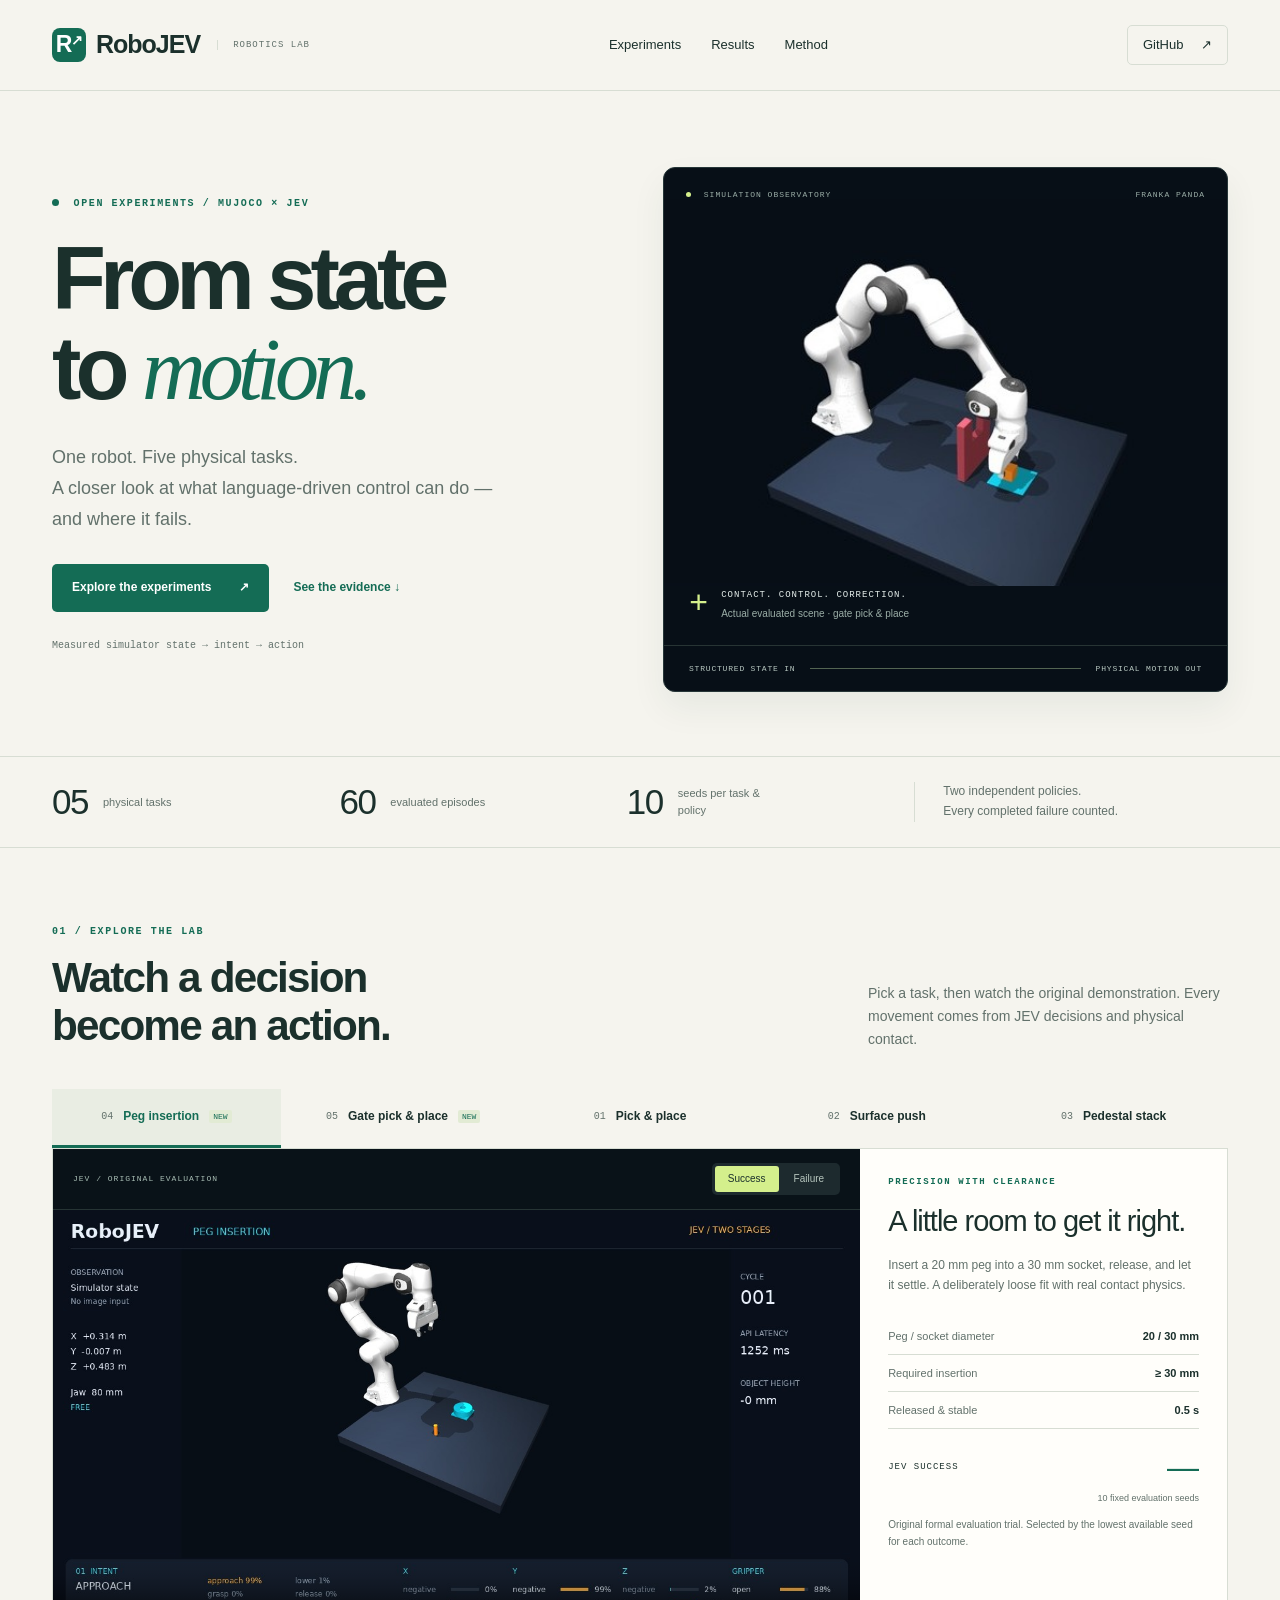
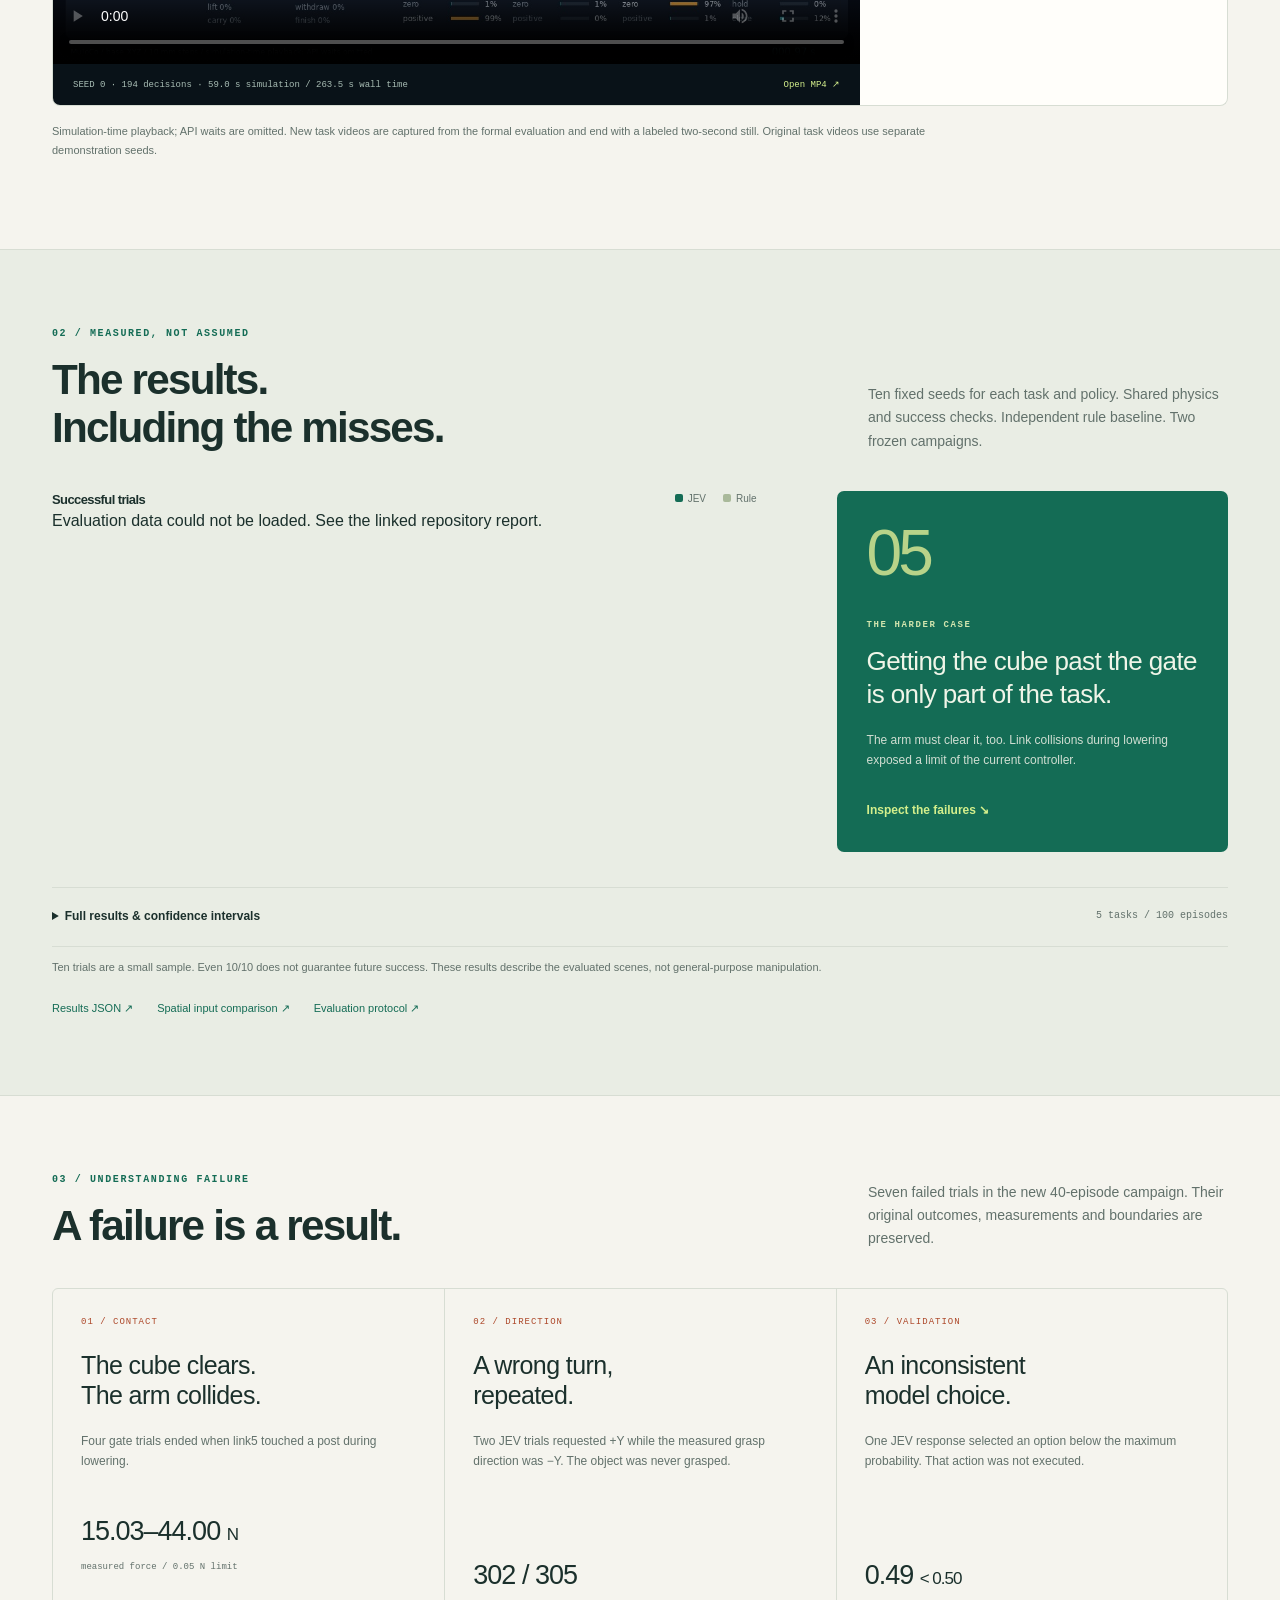
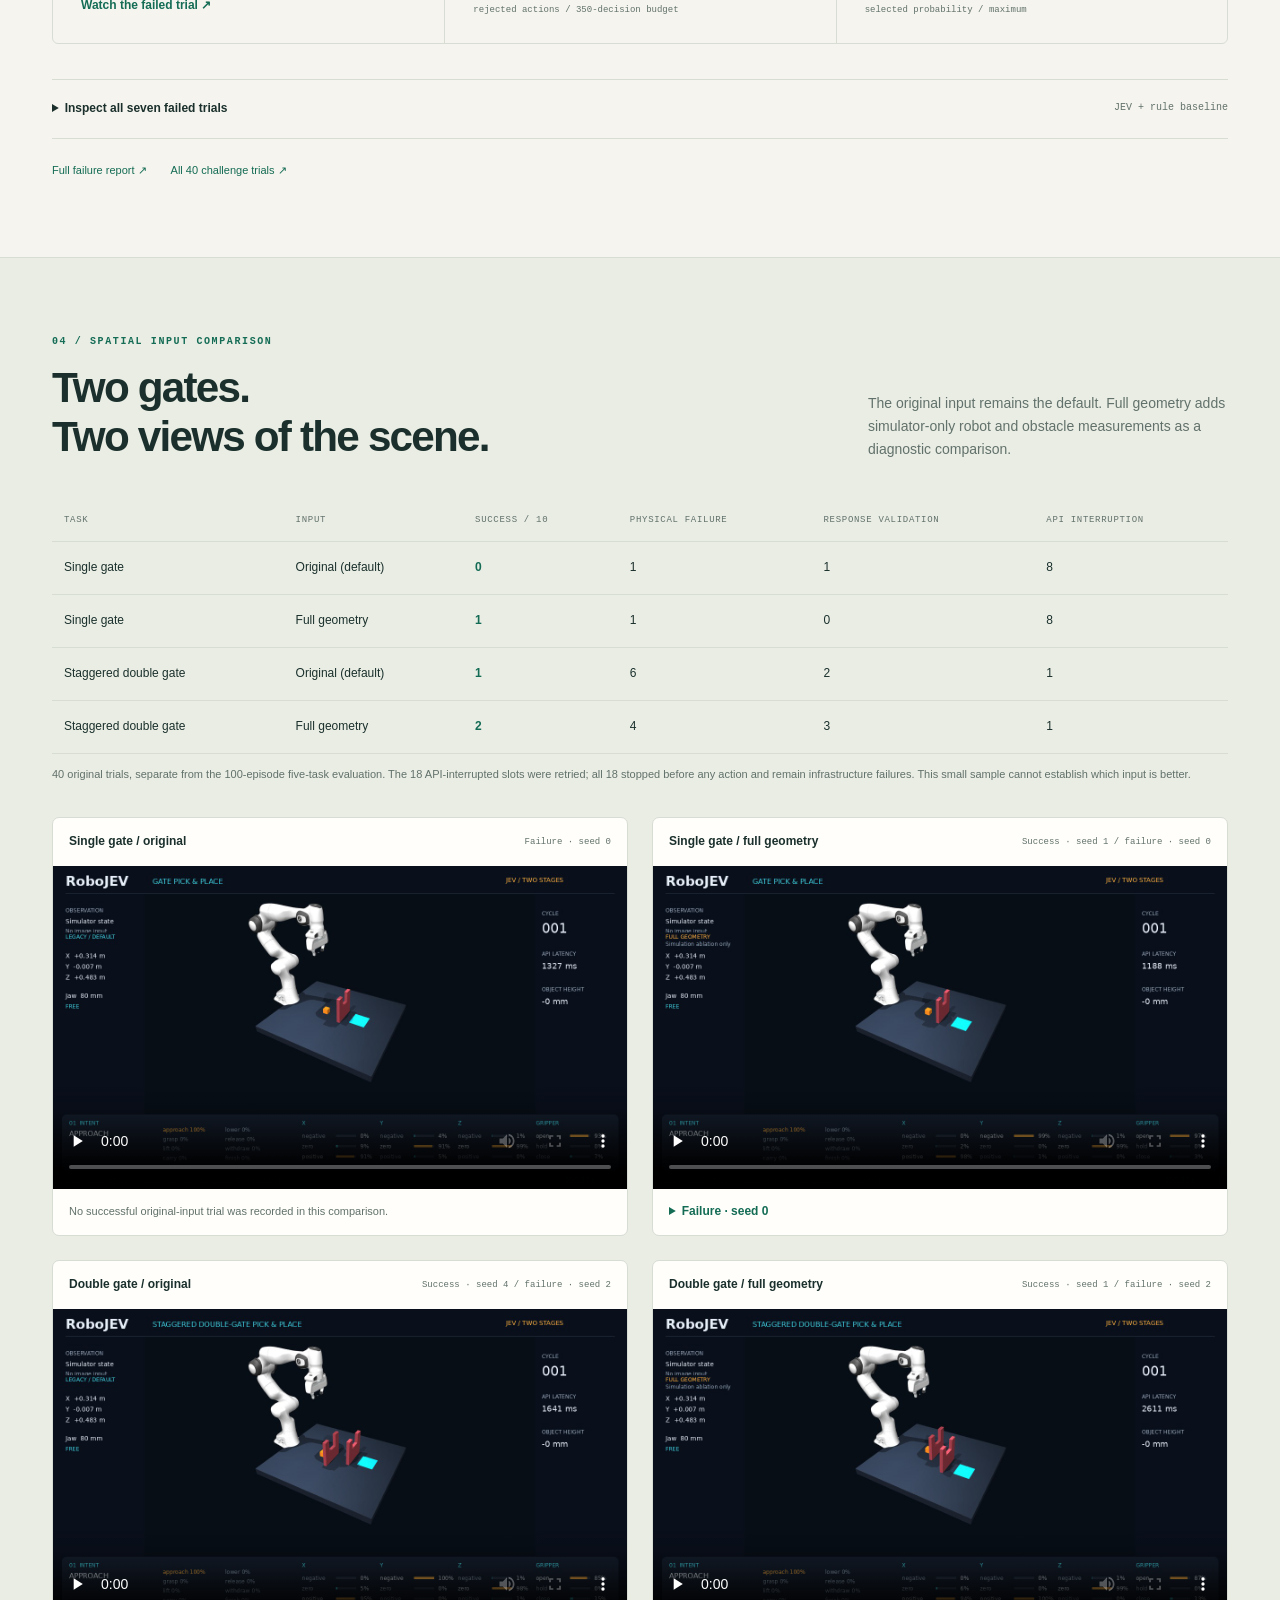
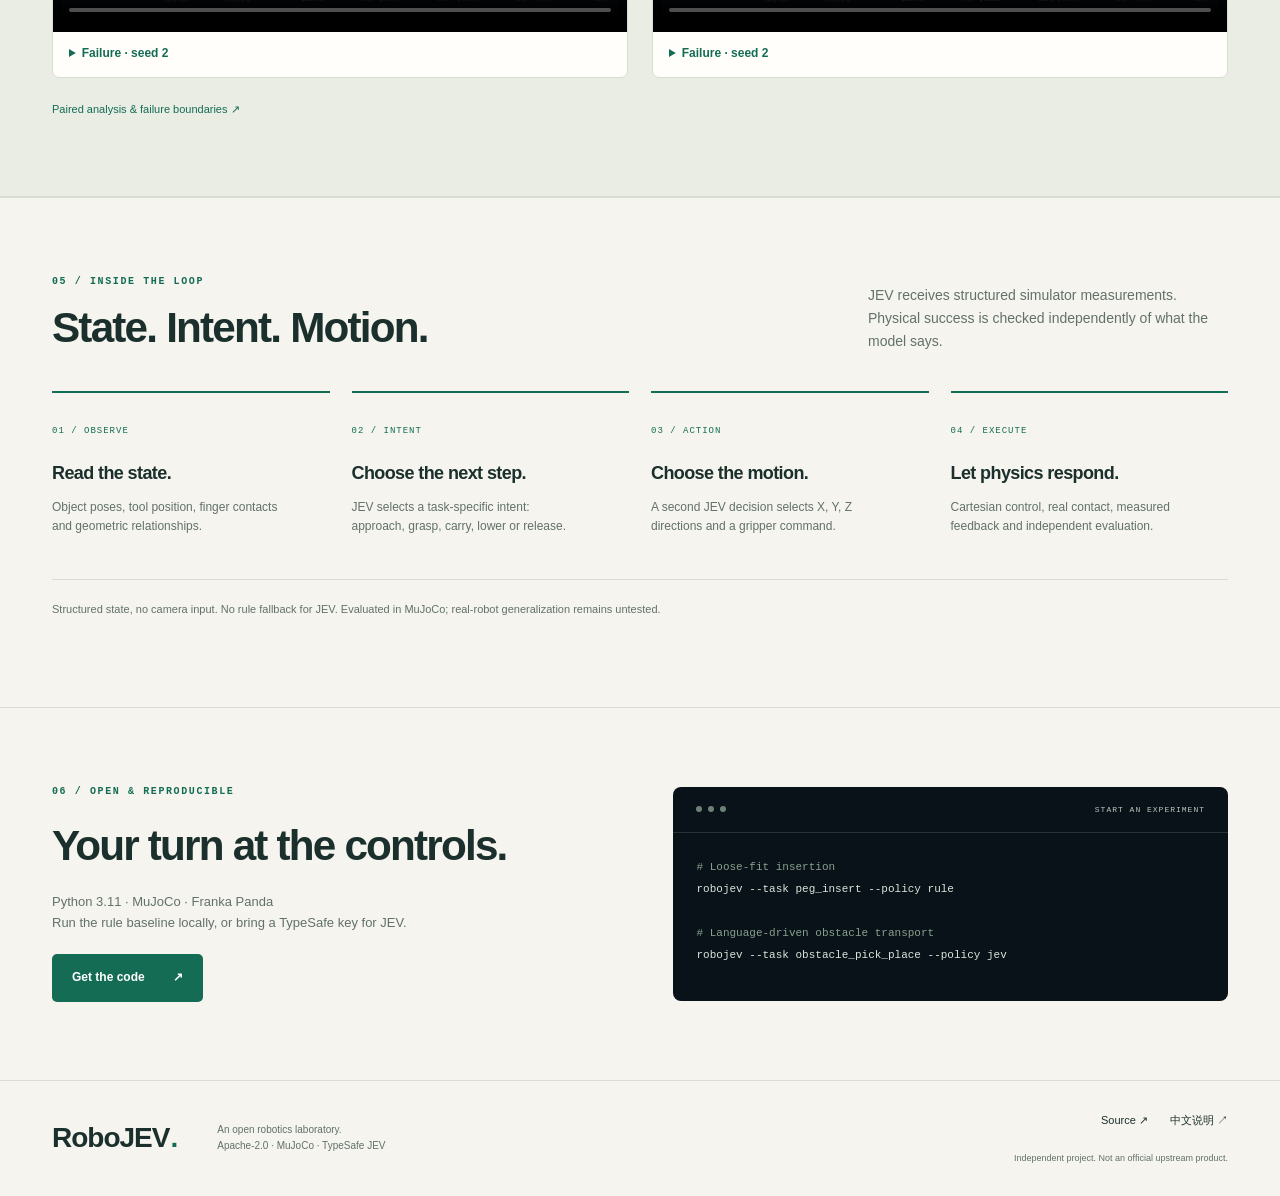
==== commit 43117524: "Publish observation retry status and comparison media" ====
--- a/site/index.html
+++ b/site/index.html
@@ -57,9 +57,9 @@
   <div class="results-layout"><div><div class="chart-heading"><h3>Successful trials</h3><div class="legend"><span><i class="jev-key"></i>JEV</span><span><i class="rule-key"></i>Rule</span></div></div><div id="result-chart" class="result-chart" aria-label="JEV and rule success counts by task">Loading results…</div></div>
     <aside class="finding"><span class="finding-number">05</span><p class="eyebrow">THE HARDER CASE</p><h3>Getting the cube past the gate is only part of the task.</h3><p>The arm must clear it, too. Link collisions during lowering exposed a limit of the current controller.</p><a class="text-link" href="#challenges">Inspect the failures <span aria-hidden="true">↘</span></a></aside>
   </div>
-  <details class="metrics-details"><summary>Full results &amp; confidence intervals <span>5 tasks / 100 episodes</span></summary><div class="table-scroll"><table><thead><tr><th>Task</th><th>JEV</th><th>Rule</th><th>JEV Wilson 95%</th></tr></thead><tbody id="results-body"></tbody></table></div><p id="results-note" class="caption"></p></details>
+  <details class="metrics-details"><summary>Full results &amp; confidence intervals <span>5 tasks / 100 episodes</span></summary><div class="table-scroll"><table><thead><tr><th>Task</th><th>JEV</th><th>Rule</th><th>JEV Wilson 95%</th></tr></thead><tbody id="results-body"></tbody></table></div><p id="results-note" class="caption"></p><p id="retry-status" class="caption">Checking API retry status...</p></details>
   <p class="caption">Ten trials are a small sample. Even 10/10 does not guarantee future success. These results describe the evaluated scenes, not general-purpose manipulation.</p>
-  <div class="resource-links"><a href="data/results.json">Results JSON ↗</a><a href="https://github.com/lykycy123/RoboJEV/blob/main/docs/evaluation.md">Evaluation protocol ↗</a></div>
+  <div class="resource-links"><a href="data/results.json">Results JSON ↗</a><a href="#observation">Spatial input comparison ↗</a><a href="https://github.com/lykycy123/RoboJEV/blob/main/docs/evaluation.md">Evaluation protocol ↗</a></div>
 </div></section>
 <section id="challenges" class="wrap section">
   <div class="section-heading"><div><p class="eyebrow">03 / UNDERSTANDING FAILURE</p><h2>A failure is a result.</h2></div><p>Seven failed trials in the new 40-episode campaign. Their original outcomes, measurements and boundaries are preserved.</p></div>
@@ -69,11 +69,28 @@
   <details class="failure-details"><summary>Inspect all seven failed trials <span>JEV + rule baseline</span></summary><div class="table-scroll"><table><thead><tr><th>Task / policy</th><th>Seed</th><th>Decision</th><th>Evidence &amp; boundary</th></tr></thead><tbody id="challenge-failures"></tbody></table></div></details>
   <div class="resource-links"><a href="data/challenge-evaluation.md">Full failure report ↗</a><a href="data/challenge-episodes.json">All 40 challenge trials ↗</a></div>
 </section>
-<section id="method" class="wrap section method-section"><div class="section-heading"><div><p class="eyebrow">04 / INSIDE THE LOOP</p><h2>State. Intent. Motion.</h2></div><p>JEV receives structured simulator measurements. Physical success is checked independently of what the model says.</p></div>
+<section id="observation" class="evidence-band"><div class="wrap section">
+  <div class="section-heading"><div><p class="eyebrow">04 / SPATIAL INPUT COMPARISON</p><h2>Two gates.<br>Two views of the scene.</h2></div><p>The original input remains the default. Full geometry adds simulator-only robot and obstacle measurements as a diagnostic comparison.</p></div>
+  <div class="table-scroll"><table class="observation-table"><thead><tr><th>Task</th><th>Input</th><th>Success / 10</th><th>Physical failure</th><th>Response validation</th><th>API interruption</th></tr></thead><tbody>
+    <tr><td>Single gate</td><td>Original (default)</td><td>0</td><td>1</td><td>1</td><td>8</td></tr>
+    <tr><td>Single gate</td><td>Full geometry</td><td>1</td><td>1</td><td>0</td><td>8</td></tr>
+    <tr><td>Staggered double gate</td><td>Original (default)</td><td>1</td><td>6</td><td>2</td><td>1</td></tr>
+    <tr><td>Staggered double gate</td><td>Full geometry</td><td>2</td><td>4</td><td>3</td><td>1</td></tr>
+  </tbody></table></div>
+  <p class="caption">40 original trials, separate from the 100-episode five-task evaluation. The 18 API-interrupted slots were retried; all 18 stopped before any action and remain infrastructure failures. This small sample cannot establish which input is better.</p>
+  <div class="observation-media">
+    <figure><figcaption><strong>Single gate / original</strong><span>Failure · seed 0</span></figcaption><video controls playsinline preload="none" poster="media/observation/obstacle_pick_place-legacy-failure.jpg" src="media/observation/obstacle_pick_place-legacy-failure.mp4" aria-label="Single gate, original input, failure at seed 0"></video><p>No successful original-input trial was recorded in this comparison.</p></figure>
+    <figure><figcaption><strong>Single gate / full geometry</strong><span>Success · seed 1 / failure · seed 0</span></figcaption><video controls playsinline preload="none" poster="media/observation/obstacle_pick_place-full_geometry-success.jpg" src="media/observation/obstacle_pick_place-full_geometry-success.mp4" aria-label="Single gate, full geometry, success at seed 1"></video><details class="observation-failure"><summary>Failure · seed 0</summary><video controls playsinline preload="none" poster="media/observation/obstacle_pick_place-full_geometry-failure.jpg" src="media/observation/obstacle_pick_place-full_geometry-failure.mp4" aria-label="Single gate, full geometry, failure at seed 0"></video></details></figure>
+    <figure><figcaption><strong>Double gate / original</strong><span>Success · seed 4 / failure · seed 2</span></figcaption><video controls playsinline preload="none" poster="media/observation/double_gate_pick_place-legacy-success.jpg" src="media/observation/double_gate_pick_place-legacy-success.mp4" aria-label="Double gate, original input, success at seed 4"></video><details class="observation-failure"><summary>Failure · seed 2</summary><video controls playsinline preload="none" poster="media/observation/double_gate_pick_place-legacy-failure.jpg" src="media/observation/double_gate_pick_place-legacy-failure.mp4" aria-label="Double gate, original input, failure at seed 2"></video></details></figure>
+    <figure><figcaption><strong>Double gate / full geometry</strong><span>Success · seed 1 / failure · seed 2</span></figcaption><video controls playsinline preload="none" poster="media/observation/double_gate_pick_place-full_geometry-success.jpg" src="media/observation/double_gate_pick_place-full_geometry-success.mp4" aria-label="Double gate, full geometry, success at seed 1"></video><details class="observation-failure"><summary>Failure · seed 2</summary><video controls playsinline preload="none" poster="media/observation/double_gate_pick_place-full_geometry-failure.jpg" src="media/observation/double_gate_pick_place-full_geometry-failure.mp4" aria-label="Double gate, full geometry, failure at seed 2"></video></details></figure>
+  </div>
+  <div class="resource-links"><a href="https://github.com/lykycy123/RoboJEV/blob/main/docs/observation-evaluation.md">Paired analysis &amp; failure boundaries ↗</a></div>
+</div></section>
+<section id="method" class="wrap section method-section"><div class="section-heading"><div><p class="eyebrow">05 / INSIDE THE LOOP</p><h2>State. Intent. Motion.</h2></div><p>JEV receives structured simulator measurements. Physical success is checked independently of what the model says.</p></div>
   <div class="pipeline"><article><span>01 / OBSERVE</span><h3>Read the state.</h3><p>Object poses, tool position, finger contacts and geometric relationships.</p></article><article><span>02 / INTENT</span><h3>Choose the next step.</h3><p>JEV selects a task-specific intent: approach, grasp, carry, lower or release.</p></article><article><span>03 / ACTION</span><h3>Choose the motion.</h3><p>A second JEV decision selects X, Y, Z directions and a gripper command.</p></article><article><span>04 / EXECUTE</span><h3>Let physics respond.</h3><p>Cartesian control, real contact, measured feedback and independent evaluation.</p></article></div>
   <p class="method-limit">Structured state, no camera input. No rule fallback for JEV. Evaluated in MuJoCo; real-robot generalization remains untested.</p>
 </section>
-<section class="wrap section start"><div><p class="eyebrow">05 / OPEN &amp; REPRODUCIBLE</p><h2>Your turn at the controls.</h2><p>Python 3.11 · MuJoCo · Franka Panda<br>Run the rule baseline locally, or bring a TypeSafe key for JEV.</p><a class="button primary" href="https://github.com/lykycy123/RoboJEV#quick-start">Get the code <span aria-hidden="true">↗</span></a></div><div class="terminal"><div><span></span><span></span><span></span><small>START AN EXPERIMENT</small></div><pre><code><span># Loose-fit insertion</span>
+<section class="wrap section start"><div><p class="eyebrow">06 / OPEN &amp; REPRODUCIBLE</p><h2>Your turn at the controls.</h2><p>Python 3.11 · MuJoCo · Franka Panda<br>Run the rule baseline locally, or bring a TypeSafe key for JEV.</p><a class="button primary" href="https://github.com/lykycy123/RoboJEV#quick-start">Get the code <span aria-hidden="true">↗</span></a></div><div class="terminal"><div><span></span><span></span><span></span><small>START AN EXPERIMENT</small></div><pre><code><span># Loose-fit insertion</span>
 robojev --task peg_insert --policy rule
 
 <span># Language-driven obstacle transport</span>
--- a/site/style.css
+++ b/site/style.css
@@ -3,3 +3,5 @@
 @media(min-width:1500px){.hero{padding-block:90px 75px}}@media(max-width:1050px){.wrap{padding-inline:30px}.brand-sub{display:none}.hero{gap:30px}h1{font-size:75px}.hero-actions{gap:15px}.hero-description{font-size:16px}.results-layout{gap:40px}.task-brief{padding:23px}.task-tabs button{gap:7px;padding-inline:10px}.task-tabs button span{display:none}.stat-strip{gap:18px}.stat-strip strong{font-size:29px}.stat-strip>div{gap:10px}.failure-grid article{padding:22px}.failure-grid h3{font-size:23px}}
 @media(max-width:760px){.wrap{padding-inline:22px}nav{height:76px}.nav-links{gap:16px;font-size:11px}.repo-link{display:none}.hero{grid-template-columns:1fr;padding-block:46px 35px;gap:34px}.hero-copy{max-width:550px}h1{font-size:78px}.hero-visual{max-width:550px}.hero-visual img{max-height:310px;object-fit:contain}.stat-strip{grid-template-columns:repeat(3,1fr);gap:16px;padding-block:22px}.stat-strip p{grid-column:1/-1;padding:14px 0 0;border-left:0;border-top:1px solid var(--line);font-size:11px}.stat-strip p br{display:none}.stat-strip>div{align-items:flex-start;flex-direction:column;gap:8px}.stat-strip span{max-width:none;font-size:10px}.section{padding-block:48px}.section-heading{display:block;margin-bottom:27px}.section-heading>p{margin-top:20px;max-width:550px;font-size:13px}h2{font-size:35px}.task-tabs{gap:0}.task-tabs button{flex:none;padding-inline:15px;min-height:55px}.experiment-stage{grid-template-columns:1fr}.task-brief{padding:25px}.task-brief h3{font-size:28px}.task-brief>p:not(.eyebrow){font-size:13px}.task-score{max-width:260px}dl{max-width:400px}.results-layout{grid-template-columns:1fr;gap:30px}.finding-number{font-size:40px;margin-bottom:22px}.finding h3{max-width:450px}.finding{padding:25px}.failure-grid{grid-template-columns:1fr}.failure-grid article{padding:26px}.failure-grid article+article{border-left:0;border-top:1px solid var(--line)}.failure-grid h3 br{display:none}.failure-grid h3{margin-top:17px}.failure-grid p{margin-bottom:10px}.pipeline{grid-template-columns:1fr 1fr;gap:26px}.pipeline h3{font-size:17px}.start{grid-template-columns:1fr;gap:30px}summary>span{float:none;display:block;margin:7px 0 0 17px;font-size:9px}footer{flex-wrap:wrap;gap:15px 25px}footer>div{margin:0;justify-content:flex-start;width:100%}footer small{text-align:left}.player-toolbar{padding-inline:13px}.player-footer{font-size:8px;padding-inline:13px}.missing-video h3{font-size:18px}.missing-video{min-height:260px}.missing-video p{font-size:11px}}
 @media(max-width:380px){nav{gap:10px}.nav-links{gap:10px;font-size:10px}.brand{font-size:22px;gap:7px}.brand-mark{width:29px;height:29px}.hero-actions{align-items:flex-start;flex-direction:column}h1{font-size:68px}.pipeline{grid-template-columns:1fr}.player-toolbar>span{font-size:7px}.outcome-switch button{padding-inline:9px}}@media(prefers-reduced-motion:reduce){html{scroll-behavior:auto}}
+.observation-table td:nth-child(2){color:var(--ink);font-weight:400}.observation-table td:nth-child(3){color:var(--green);font-weight:700}.observation-table td{white-space:nowrap}.observation-media{display:grid;grid-template-columns:repeat(2,minmax(0,1fr));gap:24px;margin-top:34px}.observation-media figure{min-width:0;margin:0;border:1px solid var(--line);border-radius:7px;background:var(--paper);overflow:hidden}.observation-media figcaption{display:flex;justify-content:space-between;gap:12px;padding:14px 16px;font-size:11px;align-items:center}.observation-media figcaption strong{font-size:12px}.observation-media figcaption span{font:9px var(--mono);color:var(--muted);text-align:right}.observation-media video{aspect-ratio:16/9}.observation-media figure>a,.observation-media figure>p{display:block;margin:0;padding:13px 16px;font-size:11px;color:var(--green)}.observation-media figure>p{color:var(--muted)}@media(max-width:760px){.observation-media{grid-template-columns:1fr;gap:18px}.observation-media figcaption{flex-wrap:wrap}}
+.observation-media .observation-failure{margin:0;border:0}.observation-failure summary{padding:13px 16px;color:var(--green)}.observation-failure video{border-top:1px solid var(--line)}
